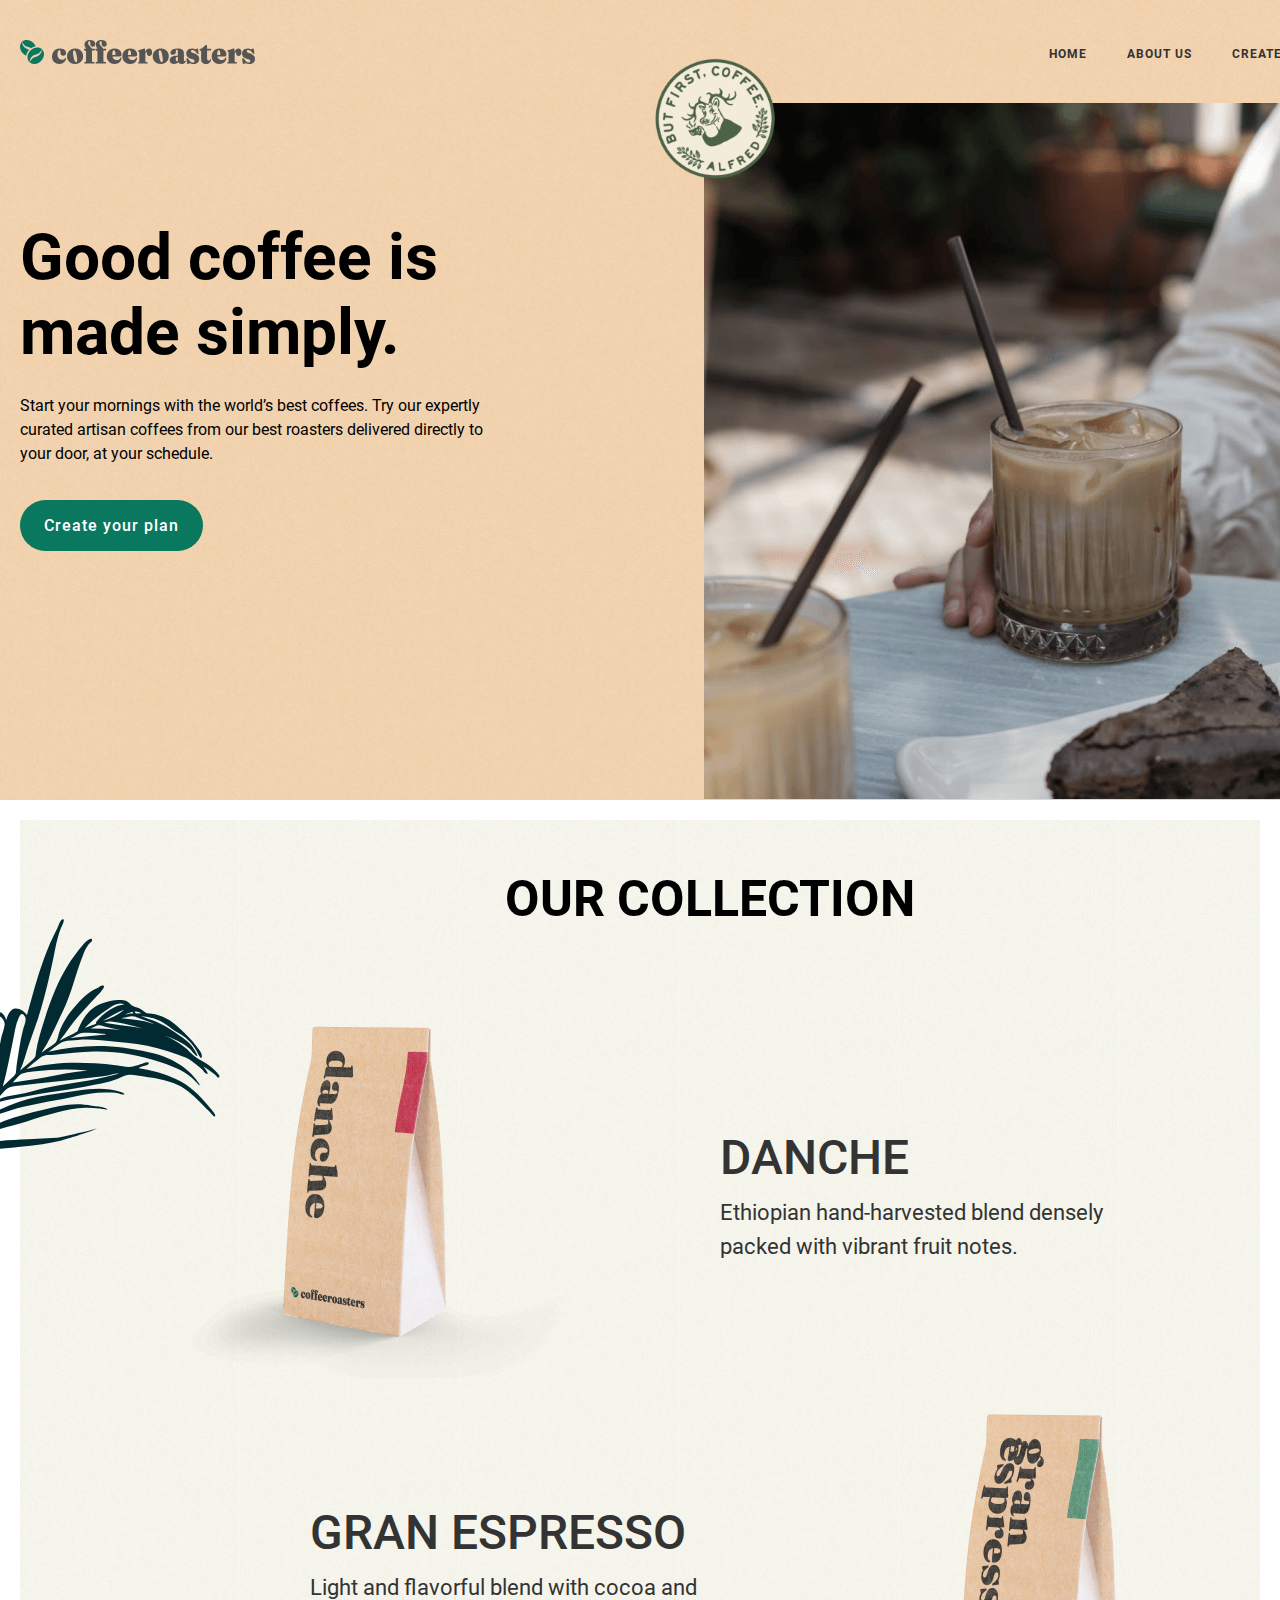
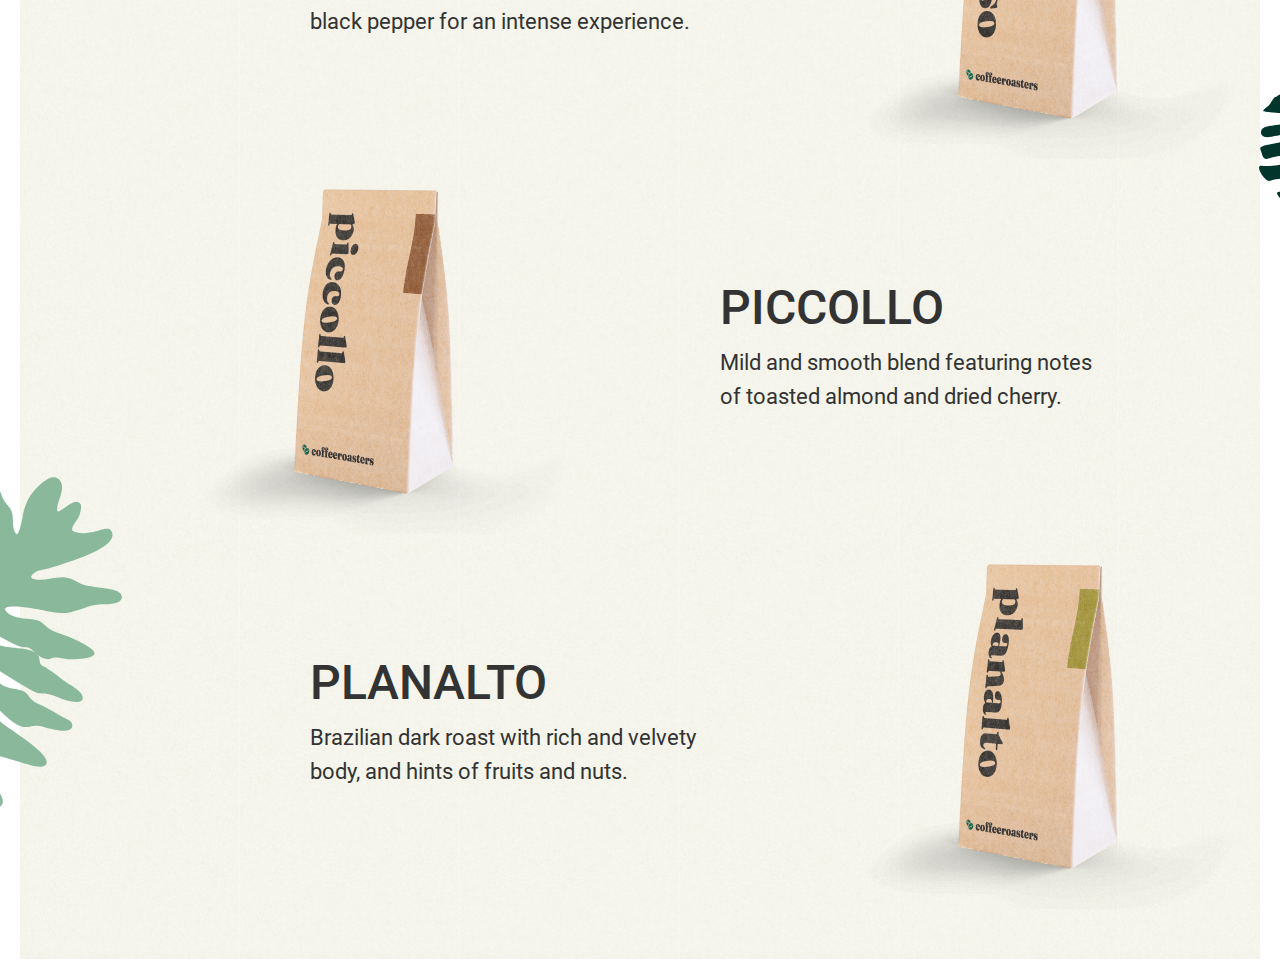
==== index.html @ e79241b2 "Initial commit" ====
<!DOCTYPE html>
<html lang="en">
<head>
    <meta charset="UTF-8">
    <meta http-equiv="X-UA-Compatible" content="IE=edge">
    <meta name="viewport" content="width=device-width, initial-scale=1.0">
    <title>Coffeeroaster</title>

    <link rel="stylesheet" href="css/main.css">
</head>
<body>
    <header class="site-header">
        <div class="container">
            <div class="header-box">
                <a href="./index.html">
                    <img class="site-logo" src="images/site-ogo.svg" 
                    width="235" height="24"
                    alt="coffeeroasters site's logo">
                </a>
            
                <nav class="site-nav">
                    <ul class="nav-list">
                        <li class="nav-item">
                            <a class="nav-link" href="#">
                                HOME
                            </a>
                        </li>

                        <li class="nav-item">
                            <a class="nav-link" href="#">
                                ABOUT US
                            </a>
                        </li>

                        <li class="nav-item">
                            <a class="nav-link" href="#">
                                Create your plan 
                            </a>
                        </li>
                    </ul>
                </nav>
            </div>
        </div>
    </header>

    <main>
        <section class="hero">
            
            <div class="container">
                <div class="hero-box">
                    <div class="hero-info">
                        <h1 class="hero-title">
                            Good coffee is made simply.
                        </h1>
    
                        <p class="hero-text">
                            Start your mornings with the world’s best coffees. Try our expertly curated artisan coffees from our best roasters delivered directly to your door, at your schedule.
                        </p>
    
                        <a class="hero-link" href="#">
                            Create your plan
                        </a>
                    </div>
    
                    <div class="hero-img-box"></div>
                </div>
    
            </div>
           
        </section>

        <section class="collection">
            <div class="collection-box">
                <div class="container">
                    <h2 class="collection-title">
                        our collection
                    </h2>

                    <ul class="collection-list">
                        <li class="collection-item">
                            <img class="item-img" src="images/danche.png" 
                            width="450" height="375"
                            srcset="./images/danche.png 1x, ./images/danche@2x.png 2x"
                            alt="coffee packed in a brown box">

                            <div class="item-box">
                                <h3 class="item-title">
                                    Danche
                                </h3>

                                <p class="item-text">
                                    Ethiopian hand-harvested blend densely packed with vibrant fruit notes.
                                </p>
                            </div>
                        </li>

                        <li class="collection-item">
                            <img class="item-img even-img" src="images/gran.png" 
                            width="450" height="375"
                            srcset="./images/gran.png 1x, ./images/gran@2x.png 2x"
                            alt="coffee packed in a brown box">

                            <div class="item-box gran-box">
                                <h3 class="item-title">
                                    Gran Espresso
                                </h3>

                                <p class="item-text">
                                    Light and flavorful blend with cocoa and black pepper for an intense experience.
                                </p>
                            </div>
                        </li>

                        <li class="collection-item">
                            <img class="item-img" src="images/piccollo.png" 
                            width="450" height="375"
                            srcset="./images/piccollo.png 1x, ./images/piccollo@2x.png 2x"
                            alt="coffee packed in a brown box">

                            <div class="item-box picollo-box">
                                <h3 class="item-title">
                                    Piccollo
                                </h3>

                                <p class="item-text">
                                    Mild and smooth blend featuring notes of toasted almond and dried cherry.
                                </p>
                            </div>
                        </li>

                        <li class="collection-item">
                            <img class="item-img even-img" src="images/planalto.png" 
                            width="450" height="375"
                            srcset="./images/planalto.png 1x, ./images/planalto@2x.png 2x"
                            alt="coffee packed in a brown box">

                            <div class="item-box planalto-box">
                                <h3 class="item-title">
                                    Planalto
                                </h3>

                                <p class="item-text">
                                    Brazilian dark roast with rich and velvety body, and hints of fruits and nuts.
                                </p>
                            </div>
                        </li>
                    </ul>
                </div>
            </div>
        </section>
    </main>
</body>
</html>
---- css/main.css ----
:root{
    --main-text-color: #000;
    --main-font-weight-middle: 500;
    --font-weight: 700;
    --white-color: #fff;
}

@font-face {
    font-family: "Roboto";
    font-style: normal;
    font-weight: 400;
    src: url("../fonts/roboto-v30-latin-regular.woff2") format("woff2"), 
         url("../fonts/roboto-v30-latin-regular.woff") format("woff"); 
}
@font-face {
    font-family: "Roboto";
    font-style: normal;
    font-weight: 500;
    src: url("../fonts/roboto-v30-latin-500.woff2") format("woff2"),
         url("../fonts/roboto-v30-latin-500.woff") format("woff");
}
@font-face {
    font-family: "Roboto";
    font-style: normal;
    font-weight: 700;
    src: url("../fonts/roboto-v30-latin-700.woff2") format("woff2"),
         url("../fonts/roboto-v30-latin-700.woff") format("woff");
}

* {
    box-sizing: border-box;
}

body{
    margin: 0;
    font-family: "Roboto", "Arial", sans-serif;
    font-weight: 400;
}

ul {
    margin: 0;
    padding-left: 0;
    list-style: none;
}

a {
    display: inline-block;
    text-decoration: none;
}

p{
    margin: 0;
}

.container{
    width: 1380px;
    margin: 0 auto;
    padding: 0 20px;
}

.site-header{
    width: 100%;
    padding-top: 40px;
    padding-bottom: 40px;
    background-image: url("../images/footer-bg.svg");
    background-size: cover;
    background-repeat: no-repeat;
}

.header-box{
    display: flex;
    align-items: center;
    justify-content: space-between;
}

.site-logo{
    display: block;
}

.nav-list{
    display: flex;
}

.nav-item:not(:last-child){
    margin-right: 40px;
}

.nav-link{
    font-weight: var(--font-weight);
    font-size: 12px;
    line-height: 14px;
    letter-spacing: 1px;
    text-transform: uppercase;
    color: #333333;
}

/* hero section begin */

.hero{
    width: 100%;
    padding-top: 116px;
    padding-bottom: 249px;
    background-image: url("../images/hero-bg.svg");
    background-size: cover;
}

.hero-box{
    position: relative;
    display: flex;
}

.hero-info{
    width: 464px;
}

.hero-title{
    margin-top: 0;
    margin-bottom: 24px;
    font-weight: var(--font-weight);
    font-size: 64px;
    line-height: 75px;
    color: var(--main-text-color);
}

.hero-text{
    margin-bottom: 34px;
    font-size: 16px;
    line-height: 24px;
    color: var(--main-text-color);
}

.hero-link{
    padding: 16px 24px;
    font-weight: var(--main-font-weight-middle);
    font-size: 16px;
    line-height: 19px;
    text-align: center;
    letter-spacing: 1px;
    color: var(--white-color);
    background-color: #fff;
    background-color: #0A775F;
    border-radius: 100px;       
}

.hero-img-box{
    position: absolute;
    right: -4%;
    bottom: -75%;
    width: 710px;
    height: 696px;
    background-image: url("../images/hero-box-bg.png");
    background-size: contain;
    background-repeat: no-repeat;
    background-position: bottom right;
}

.hero-img-box::before{
    position: relative;
    top: -10%;
    left: -11%;
    display: block;
    width: 160px;
    height: 160px;
    content: "";
    background-image: url("../images/hero-box-before.png");
    background-size: contain;
    background-repeat: no-repeat;
    background-position: top 5px left 10px;
}

.collection{
    margin: 20px;
    padding: 50px 0;
    background-image: url("../images/collection-bg.svg");   
    background-size: cover;
    background-repeat: no-repeat;
}

.collection-title{
    margin-top: 0;
    margin-bottom: 80px;
    font-weight: var(--font-weight);
    font-size: 50px;
    line-height: 59px;
    text-align: center;
    text-transform: uppercase;
    color: var(--main-text-color);
}

.collection-list{
    position: relative;
    width: 1114px;
    margin: 0 auto;
}

.collection-item{
    display: flex;
    align-items: center;
}

.collection-item:first-child::before{
    position: absolute;
    top: -6%;
    left: -21%;
    width: 402px;
    height: 300px;
    background-image: url("../images/leap.svg");
    background-size: contain;
    background-repeat: no-repeat;
    content: "";
}

.collection-item:nth-child(2)::before{
    position: absolute;
    top: 39%;
    right: -32%;
    width: 392px;
    height: 477px;
    background-image: url("../images/leap-middlle.svg");
    background-size: contain;
    background-repeat: no-repeat;
    content: "";
}

.collection-item:last-child::before{
    position: absolute;
    bottom: -3%;
    left: -38%;
    width: 392px;
    height: 477px;
    background-image: url("../images/leap-bottom.svg");
    background-size: contain;
    background-repeat: no-repeat;
    content: "";
}

.collection-item:nth-child(even){
    flex-direction: row-reverse;
}

.item-img{
    margin-right: 117px;
}

.even-img{
    margin: 0;
}

.item-box{
    width: 410px;
}

.gran-box{
    width: 390px;
    margin-right: 117px;
}

.picollo-box{
    width: 390px;
}

.planalto-box{
    width: 410px;
    margin-right: 97px;
}

.item-title{
    margin-top: 0;
    margin-bottom: 10px;
    font-weight: var(--main-font-weight-middle);
    font-size: 48px;
    line-height: 56px;
    text-transform: uppercase;
    color: #333333;
}

.item-text{
    margin: 0;
    font-size: 22px;
    line-height: 34px;
    color: #333333;
}
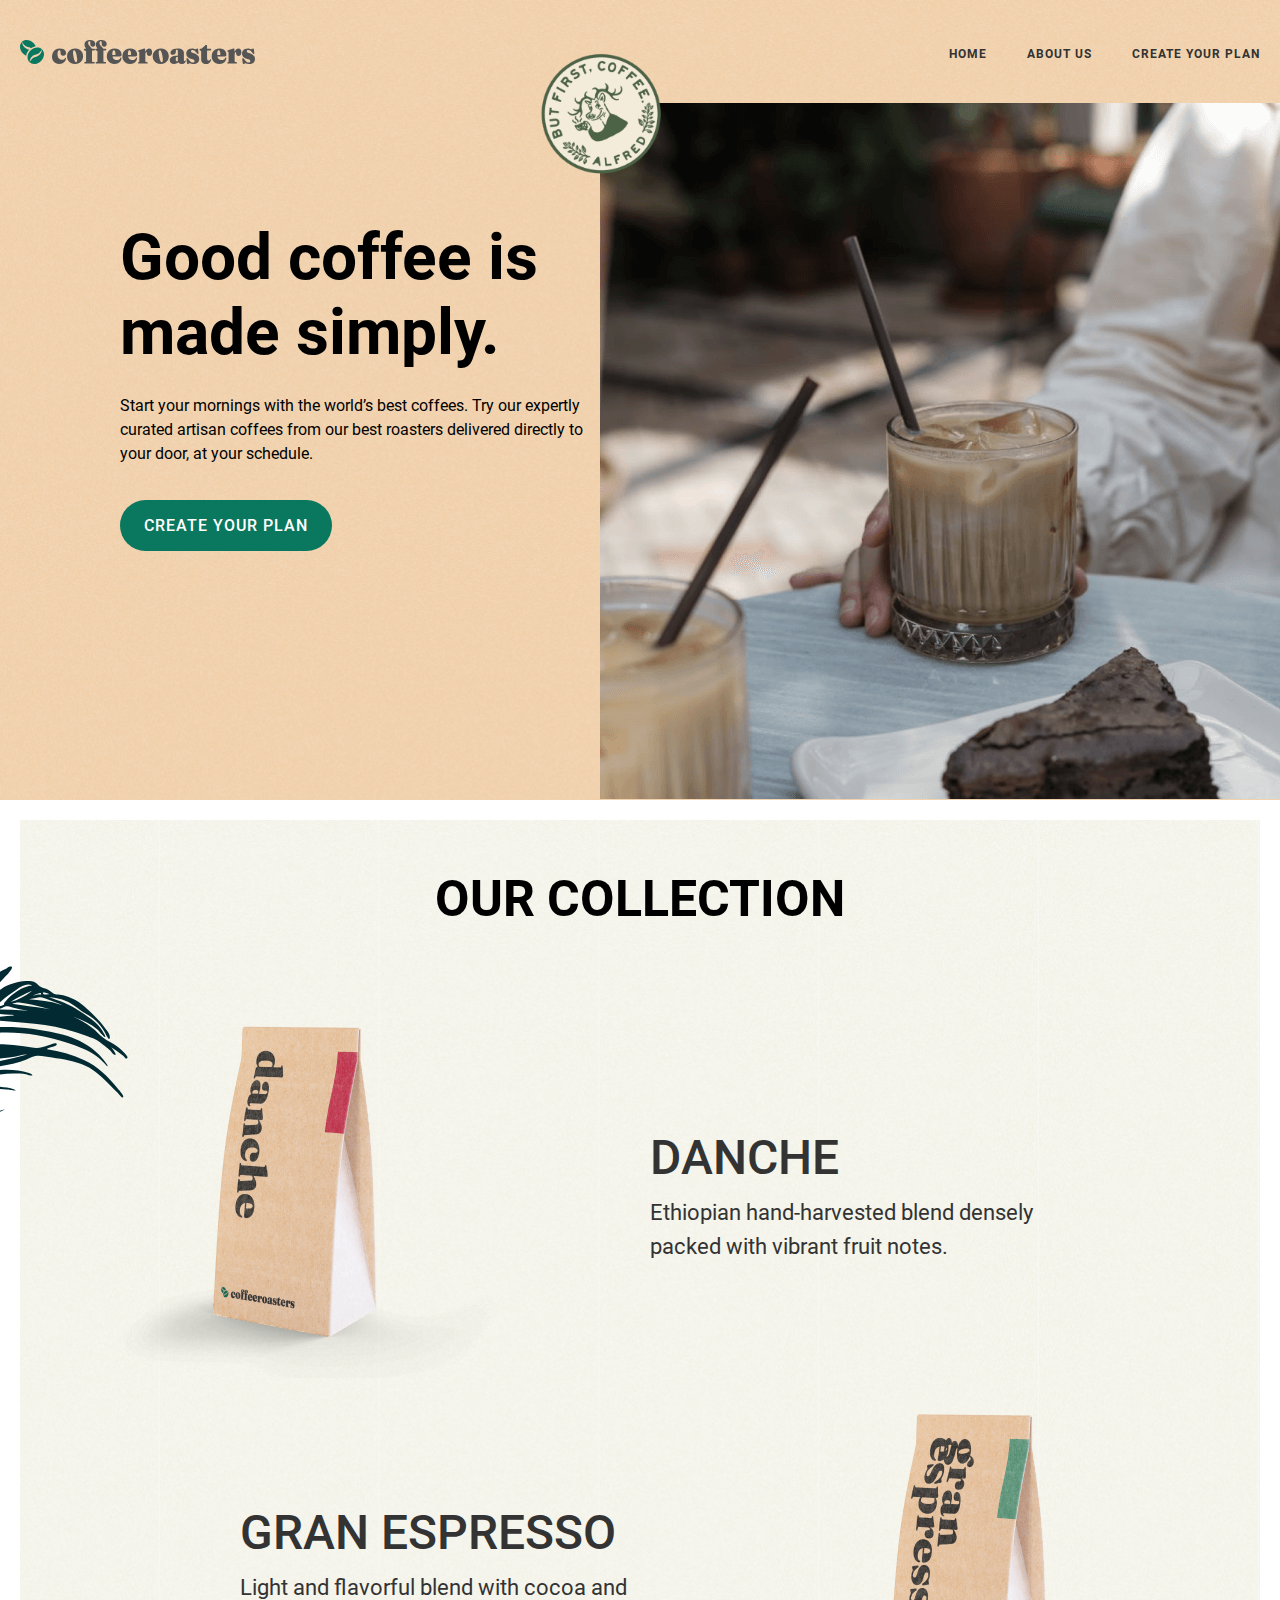
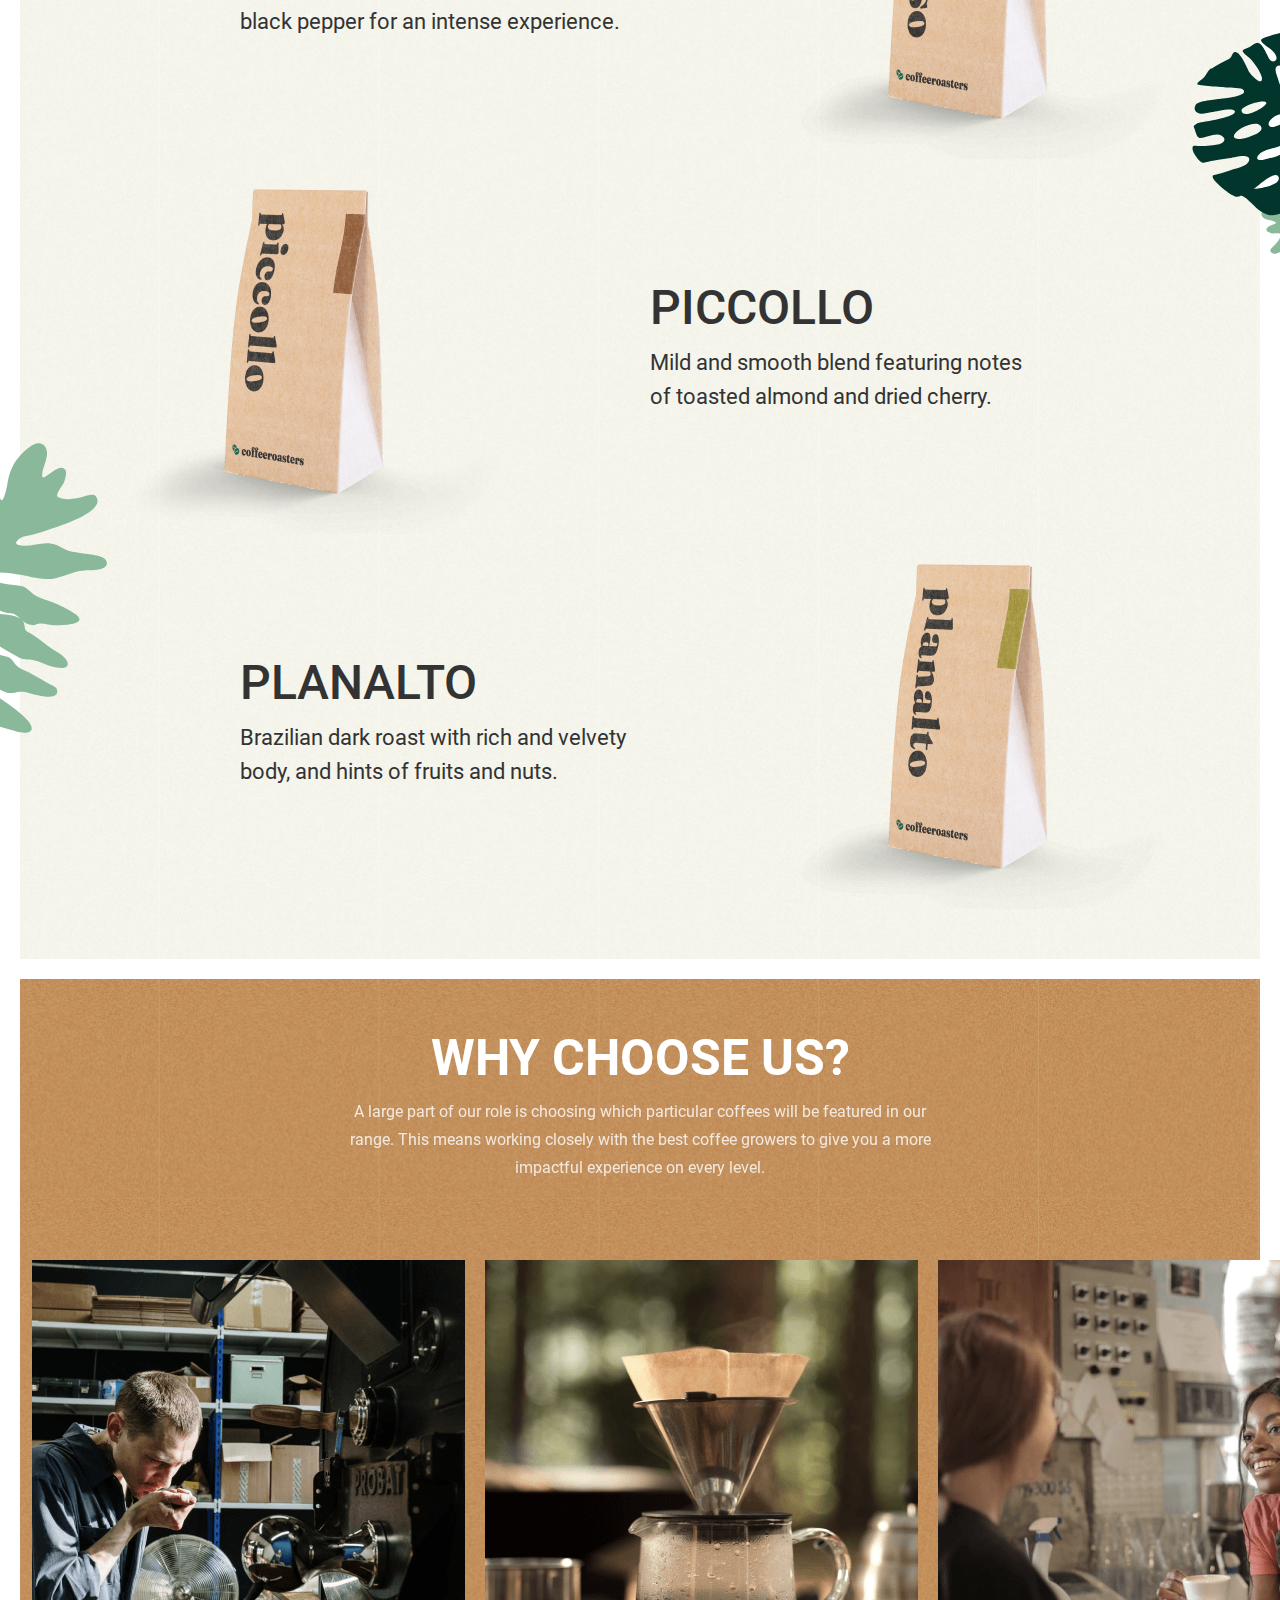
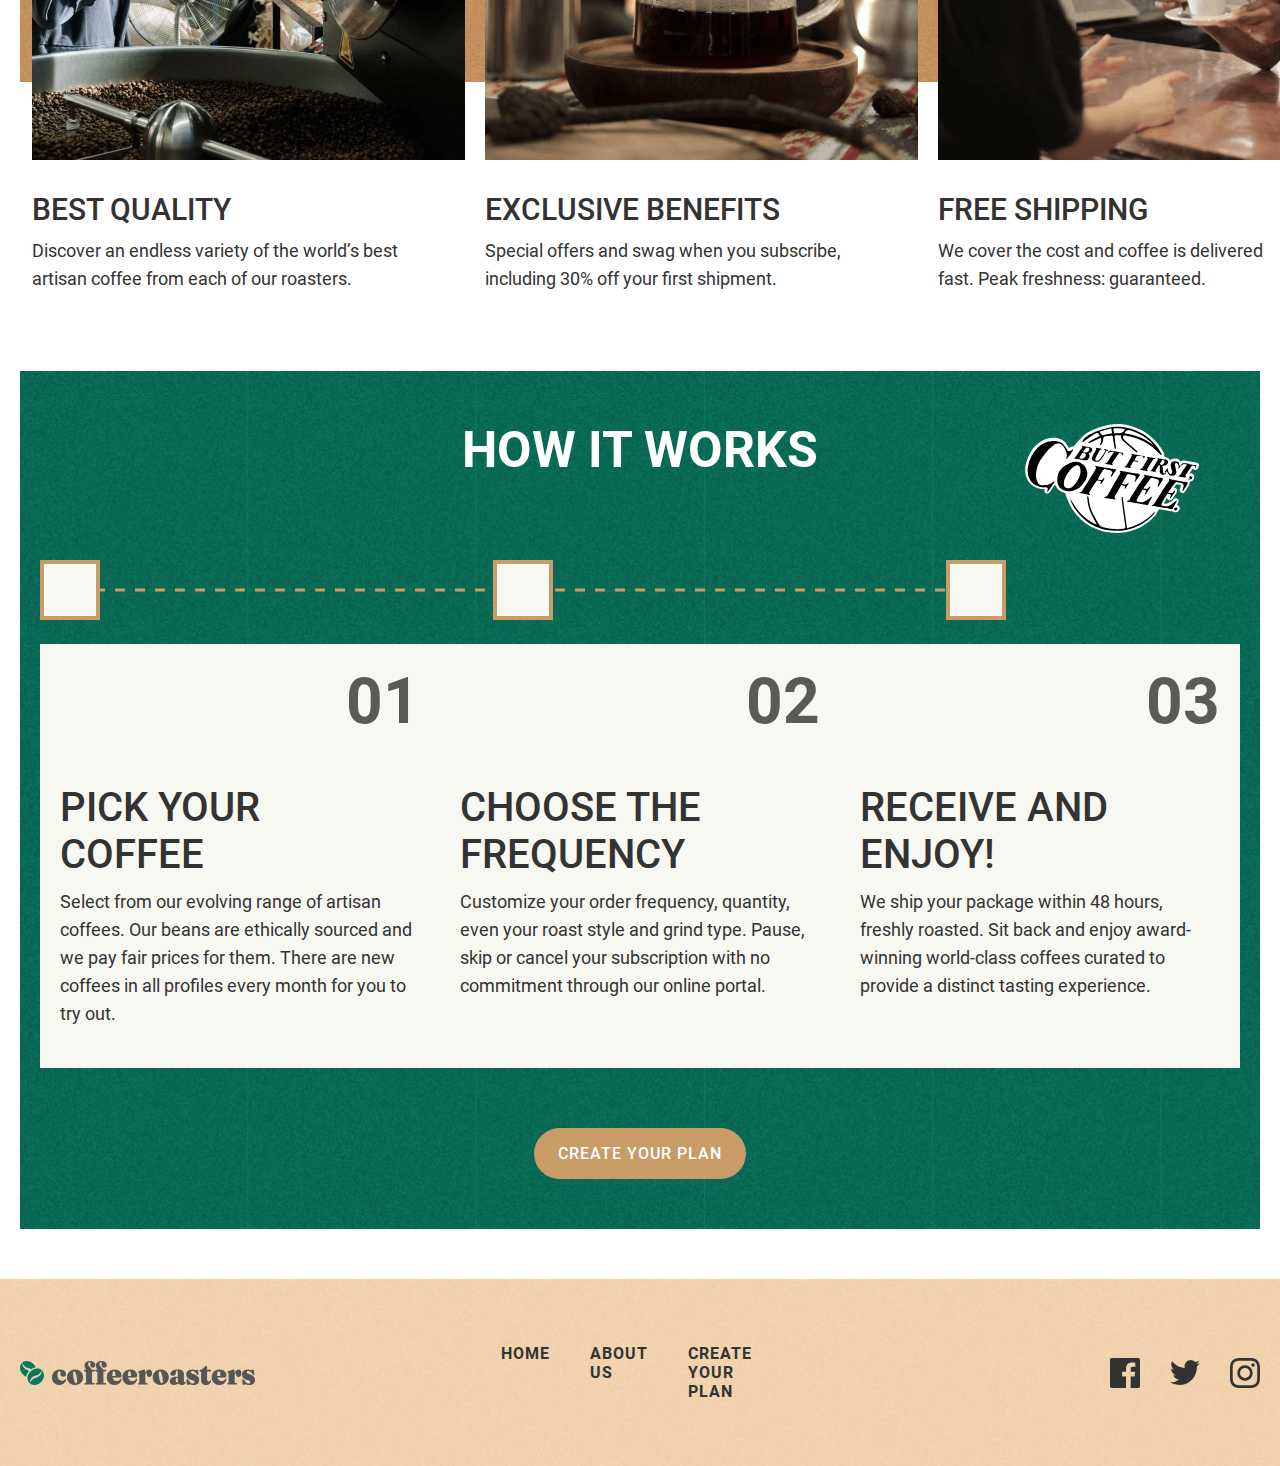
==== commit 7346c7ab: "Add choose and work section and give syle to them" ====
--- a/index.html
+++ b/index.html
@@ -1,5 +1,6 @@
 <!DOCTYPE html>
 <html lang="en">
+
 <head>
     <meta charset="UTF-8">
     <meta http-equiv="X-UA-Compatible" content="IE=edge">
@@ -8,16 +9,16 @@
 
     <link rel="stylesheet" href="css/main.css">
 </head>
+
 <body>
     <header class="site-header">
         <div class="container">
             <div class="header-box">
                 <a href="./index.html">
-                    <img class="site-logo" src="images/site-ogo.svg" 
-                    width="235" height="24"
-                    alt="coffeeroasters site's logo">
+                    <img class="site-logo" src="images/site-ogo.svg" width="235" height="24"
+                        alt="coffeeroasters site's logo">
                 </a>
-            
+
                 <nav class="site-nav">
                     <ul class="nav-list">
                         <li class="nav-item">
@@ -34,7 +35,7 @@
 
                         <li class="nav-item">
                             <a class="nav-link" href="#">
-                                Create your plan 
+                                Create your plan
                             </a>
                         </li>
                     </ul>
@@ -45,28 +46,29 @@
 
     <main>
         <section class="hero">
-            
+
             <div class="container">
                 <div class="hero-box">
                     <div class="hero-info">
                         <h1 class="hero-title">
                             Good coffee is made simply.
                         </h1>
-    
+
                         <p class="hero-text">
-                            Start your mornings with the world’s best coffees. Try our expertly curated artisan coffees from our best roasters delivered directly to your door, at your schedule.
+                            Start your mornings with the world’s best coffees. Try our expertly curated artisan coffees
+                            from our best roasters delivered directly to your door, at your schedule.
                         </p>
-    
+
                         <a class="hero-link" href="#">
                             Create your plan
                         </a>
                     </div>
-    
+
                     <div class="hero-img-box"></div>
                 </div>
-    
-            </div>
-           
+
+            </div>
+
         </section>
 
         <section class="collection">
@@ -78,10 +80,9 @@
 
                     <ul class="collection-list">
                         <li class="collection-item">
-                            <img class="item-img" src="images/danche.png" 
-                            width="450" height="375"
-                            srcset="./images/danche.png 1x, ./images/danche@2x.png 2x"
-                            alt="coffee packed in a brown box">
+                            <img class="item-img" src="images/danche.png" width="450" height="375"
+                                srcset="./images/danche.png 1x, ./images/danche@2x.png 2x"
+                                alt="coffee packed in a brown box">
 
                             <div class="item-box">
                                 <h3 class="item-title">
@@ -95,10 +96,9 @@
                         </li>
 
                         <li class="collection-item">
-                            <img class="item-img even-img" src="images/gran.png" 
-                            width="450" height="375"
-                            srcset="./images/gran.png 1x, ./images/gran@2x.png 2x"
-                            alt="coffee packed in a brown box">
+                            <img class="item-img even-img" src="images/gran.png" width="450" height="375"
+                                srcset="./images/gran.png 1x, ./images/gran@2x.png 2x"
+                                alt="coffee packed in a brown box">
 
                             <div class="item-box gran-box">
                                 <h3 class="item-title">
@@ -112,10 +112,9 @@
                         </li>
 
                         <li class="collection-item">
-                            <img class="item-img" src="images/piccollo.png" 
-                            width="450" height="375"
-                            srcset="./images/piccollo.png 1x, ./images/piccollo@2x.png 2x"
-                            alt="coffee packed in a brown box">
+                            <img class="item-img" src="images/piccollo.png" width="450" height="375"
+                                srcset="./images/piccollo.png 1x, ./images/piccollo@2x.png 2x"
+                                alt="coffee packed in a brown box">
 
                             <div class="item-box picollo-box">
                                 <h3 class="item-title">
@@ -129,10 +128,9 @@
                         </li>
 
                         <li class="collection-item">
-                            <img class="item-img even-img" src="images/planalto.png" 
-                            width="450" height="375"
-                            srcset="./images/planalto.png 1x, ./images/planalto@2x.png 2x"
-                            alt="coffee packed in a brown box">
+                            <img class="item-img even-img" src="images/planalto.png" width="450" height="375"
+                                srcset="./images/planalto.png 1x, ./images/planalto@2x.png 2x"
+                                alt="coffee packed in a brown box">
 
                             <div class="item-box planalto-box">
                                 <h3 class="item-title">
@@ -148,6 +146,204 @@
                 </div>
             </div>
         </section>
+
+        <section class="choose">
+            <div class="choose-box">
+                <div class="container">
+                    <div class="choose-info-box">
+                        <h2 class="choose-title">
+                            Why choose us?
+                        </h2>
+
+                        <p class="choose-text">
+                            A large part of our role is choosing which particular coffees will be featured
+                            in our range. This means working closely with the best coffee growers to give
+                            you a more impactful experience on every level.
+                        </p>
+                    </div>
+                    <ul class="choose-list">
+                        <li class="choose-item">
+                            <img class="choose-img" src="images/best.png" width="433" height="500"
+                                srcset="./images/best.png 1x, ./images/best@2x.png 2x"
+                                alt="a young man sniffing coffees at a wonderful coffee factory">
+
+                            <div class="choose-item-box">
+                                <h3 class="choose-heading">
+                                    Best quality
+                                </h3>
+
+                                <p class="choose-desc">
+                                    Discover an endless variety of the world’s best artisan coffee from each of our
+                                    roasters.
+                                </p>
+                            </div>
+                        </li>
+
+                        <li class="choose-item">
+                            <img class="choose-img" src="images/exclusive.png" width="433" height="500"
+                                srcset="./images/exclusive.png 1x, ./images/exclusive@2x.png 2x"
+                                alt="black coffee in a transparent container">
+
+                            <div class="choose-item-box">
+                                <h3 class="choose-heading">
+                                    Exclusive benefits
+                                </h3>
+
+                                <p class="choose-desc">
+                                    Special offers and swag when you subscribe, including 30% off your first shipment.
+                                </p>
+                            </div>
+                        </li>
+
+                        <li class="choose-item">
+                            <img class="choose-img" src="images/free.png" width="433" height="500"
+                                srcset="./images/free.png 1x, ./images/free@2x.png 2x"
+                                alt="two women having an interesting conversation over coffee">
+
+                            <div class="choose-item-box free-box">
+                                <h3 class="choose-heading">
+                                    Free shipping
+                                </h3>
+
+                                <p class="choose-desc">
+                                    We cover the cost and coffee is delivered fast. Peak freshness: guaranteed.
+                                </p>
+                            </div>
+                        </li>
+                    </ul>
+
+                </div>
+            </div>
+
+        </section>
+
+        <section class="works">
+            <div class="works-box">
+                <div class="container">
+                    <div class="works-info-box">
+                        <h2 class="choose-title works-title">
+                            How it works
+                        </h2>
+
+                        <img class="works-img" src="images/lines.svg" width="966" height="60"
+                            alt="Lines connecting three boxes">
+
+                        <ul class="works-list">
+                            <li class="works-item">
+                                <strong class="number">01</strong>
+
+                                <div class="works-item-box">
+                                    <h3 class="works-item-title">
+                                        Pick your <br> coffee
+                                    </h3>
+
+                                    <p class="works-text">
+                                        Select from our evolving range of artisan coffees. Our beans are ethically
+                                        sourced and we pay fair prices for them. There are new coffees in all profiles
+                                        every month for you to try out.
+                                    </p>
+                                </div>
+                            </li>
+
+                            <li class="works-item">
+                                <strong class="number">02</strong>
+
+                                <div class="works-item-box">
+                                    <h3 class="works-item-title">
+                                        Choose the frequency
+                                    </h3>
+
+                                    <p class="works-text">
+                                        Customize your order frequency, quantity, even your roast style and grind type.
+                                        Pause, skip or cancel your subscription with no commitment through our online
+                                        portal.
+                                    </p>
+                                </div>
+                            </li>
+
+                            <li class="works-item">
+                                <strong class="number">03</strong>
+
+                                <div class="works-item-box">
+                                    <h3 class="works-item-title">
+                                        Receive and <br> enjoy!
+                                    </h3>
+
+                                    <p class="works-text">
+                                        We ship your package within 48 hours, freshly roasted. Sit back and enjoy
+                                        award-winning world-class coffees curated to provide a distinct tasting
+                                        experience.
+                                    </p>
+                                </div>
+                            </li>
+                        </ul>
+
+                        <div class="works-link-box">
+                            <a class="hero-link works-link" href="#">
+                                Create your plan
+                            </a>
+                        </div>
+
+                    </div>
+                </div>
+            </div>
+        </section>
     </main>
+
+    <footer class="site-footer">
+        <div class="container">
+            <div class="footer-box">
+                <a href="./index.html">
+                    <img class="site-logo foote-logo" 
+                        src="images/site-ogo.svg" 
+                        width="235" height="24"
+                        alt="coffeeroasters site's logo">
+                </a>
+                
+
+                <ul class="nav-list footer-list">
+                    <li class="nav-item">
+                        <a class="nav-link foote-link" href="#">
+                            HOME
+                        </a>
+                    </li>
+
+                    <li class="nav-item">
+                        <a class="nav-link foote-link" href="#">
+                            ABOUT US
+                        </a>
+                    </li>
+
+                    <li class="nav-item">
+                        <a class="nav-link foote-link" href="#">
+                            Create your plan
+                        </a>
+                    </li>
+                </ul>
+
+                <span class="social-box">
+                    <a class="facebook-link" href="https://www.facebook.com/threesistersroasters" target="blank">
+                        <img class="social-icons" src="images/facebook.svg" 
+                        width="30" height="30"
+                        alt="facebook icon">
+                    </a>
+
+                    <a class="twitter-link" href="https://twitter.com/threesistersrl" target="blank">
+                        <img class="social-icons" src="images/twitter.svg" 
+                        width="30" height="25"
+                        alt="twitter icon">
+                    </a>
+
+                    <a class="instagram-link" href="https://www.instagram.com/accounts/login/?next=/threesistersroasters/" target="blank">
+                        <img class="social-icons" src="images/instagram.svg" 
+                        width="30" height="30"
+                        alt="instagram icon">
+                    </a>
+                </span>
+            </div>
+        </div>
+    </footer>
+
 </body>
+
 </html>--- a/css/main.css
+++ b/css/main.css
@@ -35,6 +35,7 @@
     margin: 0;
     font-family: "Roboto", "Arial", sans-serif;
     font-weight: 400;
+    overflow-x: hidden;
 }
 
 ul {
@@ -53,7 +54,7 @@
 }
 
 .container{
-    width: 1380px;
+    max-width: 1380px;
     margin: 0 auto;
     padding: 0 20px;
 }
@@ -111,6 +112,7 @@
 
 .hero-info{
     width: 464px;
+    margin-left: 100px;
 }
 
 .hero-title{
@@ -139,7 +141,8 @@
     color: var(--white-color);
     background-color: #fff;
     background-color: #0A775F;
-    border-radius: 100px;       
+    border-radius: 100px; 
+    text-transform: uppercase;      
 }
 
 .hero-img-box{
@@ -151,7 +154,6 @@
     background-image: url("../images/hero-box-bg.png");
     background-size: contain;
     background-repeat: no-repeat;
-    background-position: bottom right;
 }
 
 .hero-img-box::before{
@@ -165,13 +167,13 @@
     background-image: url("../images/hero-box-before.png");
     background-size: contain;
     background-repeat: no-repeat;
-    background-position: top 5px left 10px;
-}
-
-.collection{
+}
+
+.collection-box{
     margin: 20px;
     padding: 50px 0;
-    background-image: url("../images/collection-bg.svg");   
+    background-image: url("../images/collection-bg.svg"); 
+    background-position: center;  
     background-size: cover;
     background-repeat: no-repeat;
 }
@@ -188,20 +190,20 @@
 }
 
 .collection-list{
-    position: relative;
     width: 1114px;
     margin: 0 auto;
 }
 
 .collection-item{
+    position: relative;
     display: flex;
     align-items: center;
 }
 
 .collection-item:first-child::before{
     position: absolute;
-    top: -6%;
-    left: -21%;
+    top: -29%;
+    left: -23%;
     width: 402px;
     height: 300px;
     background-image: url("../images/leap.svg");
@@ -212,12 +214,12 @@
 
 .collection-item:nth-child(2)::before{
     position: absolute;
-    top: 39%;
+    top: 45%;
     right: -32%;
     width: 392px;
     height: 477px;
     background-image: url("../images/leap-middlle.svg");
-    background-size: contain;
+    background-size: cover;
     background-repeat: no-repeat;
     content: "";
 }
@@ -225,7 +227,7 @@
 .collection-item:last-child::before{
     position: absolute;
     bottom: -3%;
-    left: -38%;
+    left: -33%;
     width: 392px;
     height: 477px;
     background-image: url("../images/leap-bottom.svg");
@@ -281,5 +283,225 @@
     color: #333333;
 }
 
-
-
+/* choose section begin */
+
+.choose-box{
+    position: relative;
+    z-index: 1;
+    margin: 20px;
+    margin-bottom: 289px;
+    padding-top: 50px;
+    padding-bottom: 500px;
+    background-image: url("../images/choose-bg.svg");
+    background-size: cover;
+    background-repeat: no-repeat;
+    background-position: center;
+}
+
+.choose-info-box{
+    width: 581px;
+    margin: 0 auto;
+    text-align: center;
+}
+
+.choose-title{
+    margin-top: 0;
+    margin-bottom: 10px;
+    font-weight: var(--font-weight);
+    font-size: 50px;
+    line-height: 59px;
+    color: var(--white-color);
+    text-transform: uppercase;
+}
+
+.choose-text{
+    margin: 0;
+    font-size: 16px;
+    line-height: 28px;
+    color: var(--white-color);
+    opacity: 0.8;
+}
+
+.choose-list{
+    position: absolute;
+    top: 40%;
+    transform: translateX(-8px);
+    z-index: 2;
+    display: flex;
+}
+
+.choose-item{
+    width: 433px;
+}
+
+.choose-item:not(:last-child){
+    margin-right: 20px;
+}
+
+.choose-img{
+    width: 433px;
+    height: 500px;
+    margin-bottom: 28px;
+}
+
+.choose-item-box{
+    width: 377px;
+}
+
+.free-box{
+    width: 334px;
+}
+
+.choose-heading{
+    margin-top: 0;
+    margin-bottom: 10px;
+    font-weight: var(--main-font-weight-middle);
+    font-size: 30px;
+    line-height: 35px;
+    color: #333333;
+    text-transform: uppercase;
+}
+
+.choose-desc{
+    margin: 0;
+    font-size: 18px;
+    line-height: 28px;
+    color: #333333;
+}
+
+/* works section begin */
+
+.works-box{
+    margin-right: 20px;
+    margin-left: 20px;
+    margin-bottom: 50px;
+    padding: 50px 0;
+    background-image: url("../images/works-bg.svg");
+    background-size: cover;
+    background-repeat: no-repeat;
+}
+
+.works-title{
+    margin-top: 0;
+    margin-bottom: 80px;
+    text-align: center;
+}
+
+.works-info-box{
+    /* text-align: center; */
+}
+
+.works-img{
+    width: 966px;
+    height: 60px;
+    margin-bottom: 20px;
+}
+
+.works-list{
+    position: relative;
+    display: flex;
+    justify-content: space-between;
+    margin-bottom: 60px;
+}
+
+.works-list::after{
+    position: absolute;
+    top: -59%;
+    right: 3%;
+    width: 192px;
+    height: 140px;
+    background-image: url("../images/but-first.svg");
+    background-size: cover;
+    background-repeat: no-repeat;
+    content: "";
+}
+
+.works-item{
+    padding: 20px 20px 40px 20px;
+    width: 433px;
+    background-color: #F8F8F2;
+}
+
+
+
+.number{
+    display: block;
+    margin-bottom: 45px;
+    font-size: 64px;
+    line-height: 75px;
+    color: #333333;
+    opacity: 0.8;
+    text-align: end;
+}
+
+.works-item-title{
+    margin-top: 0;
+    margin-bottom: 10px;
+    font-weight: var(--main-font-weight-middle);
+    font-size: 40px;
+    line-height: 47px;
+    color: #333333;
+    text-transform: uppercase;
+}
+
+.works-text{
+    margin: 0;
+    font-size: 18px;
+    line-height: 28px;
+    color: #333333;
+}
+
+.works-link-box{
+    display: flex;
+    justify-content: center;
+}
+
+.works-link{
+    background-color: #C99B67;
+}
+
+/* site footer begin */
+
+.site-footer{
+    padding: 65px 0;
+    background-image: url("../images/footer-bg.svg");
+    background-size: cover;
+    background-repeat: no-repeat;
+}
+
+.footer-box{
+    display: flex;
+    align-items: center;
+}
+
+.foote-logo{
+    margin-right: 246px;
+}
+
+.footer-list{
+    margin-right: 330px;
+}
+
+.foote-link{
+    font-size: 16px;
+    line-height: 19px;
+}
+
+.social-box{
+    display: flex;
+    justify-content: space-between;
+    align-items: center;
+}
+
+.social-icons{
+    display: block;
+}
+
+.facebook-link{
+    margin-right: 30px;
+}
+
+.twitter-link{
+    margin-right: 30px;
+}
+
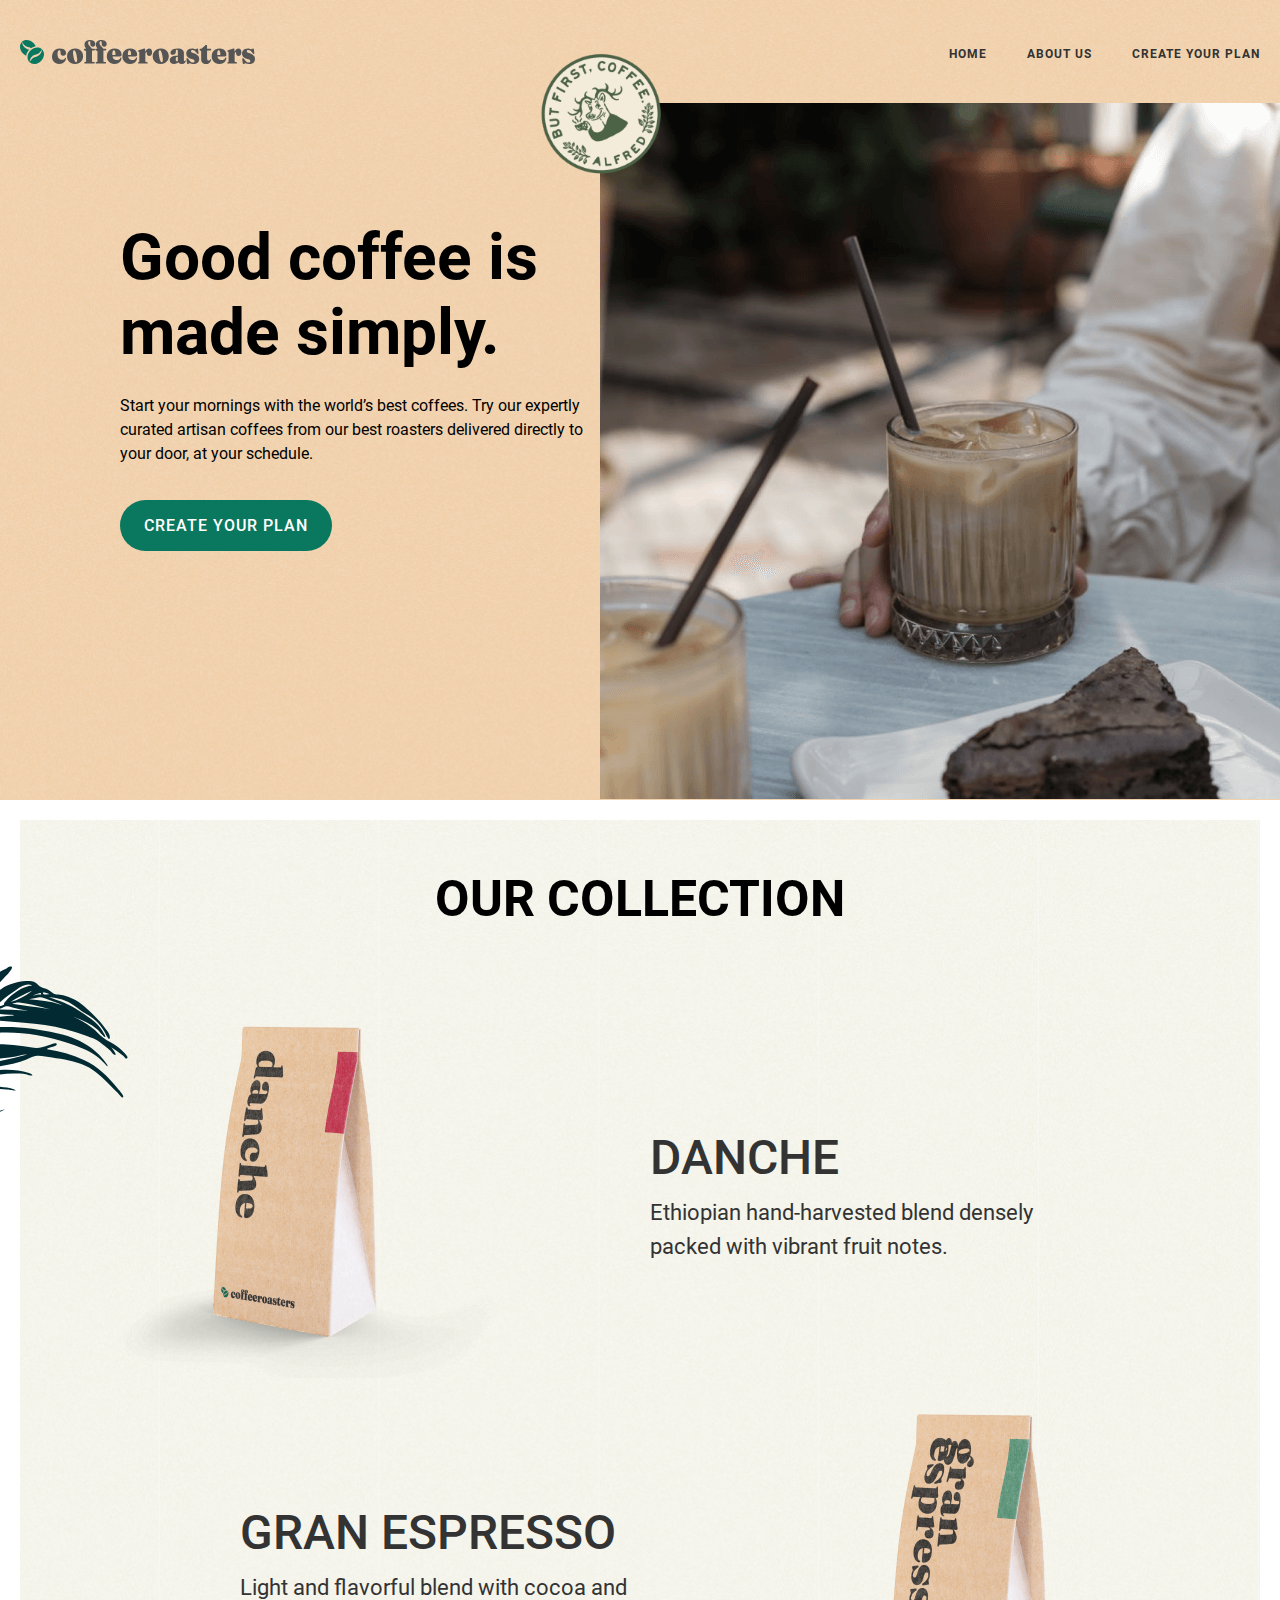
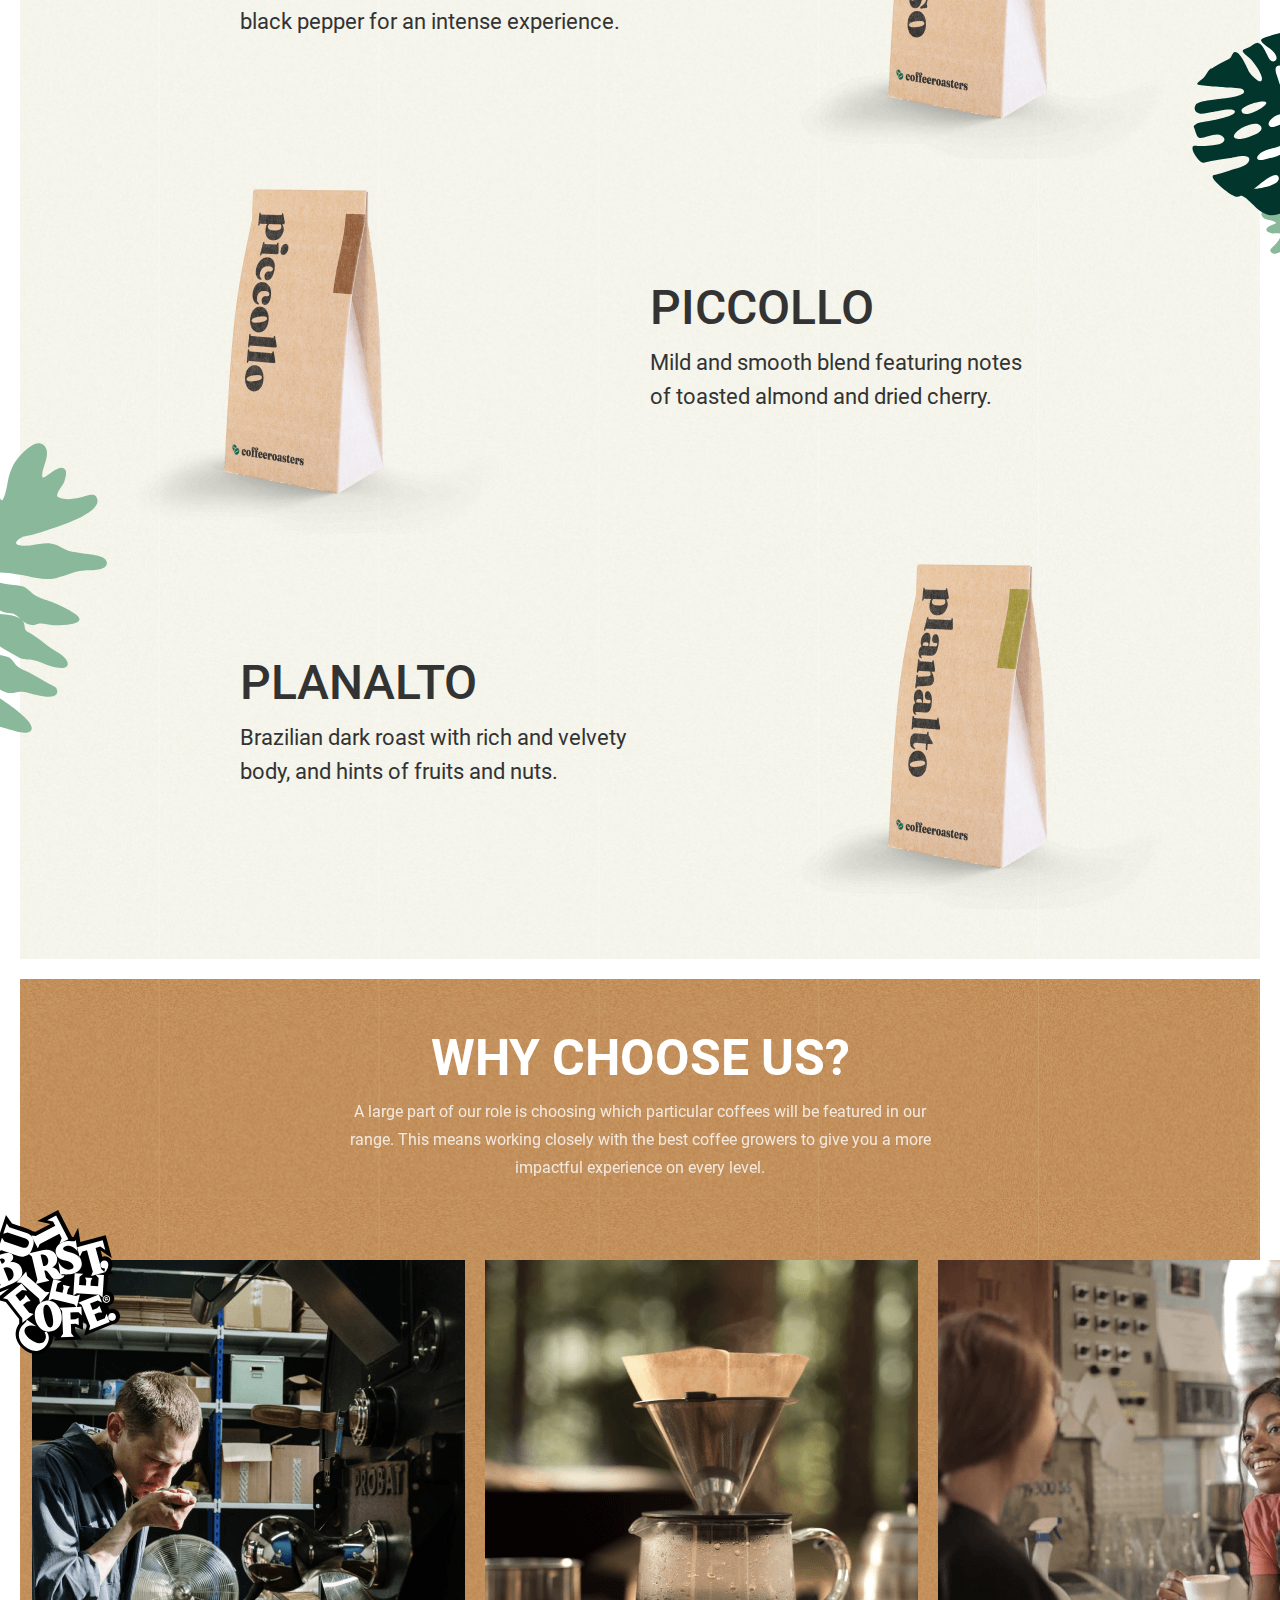
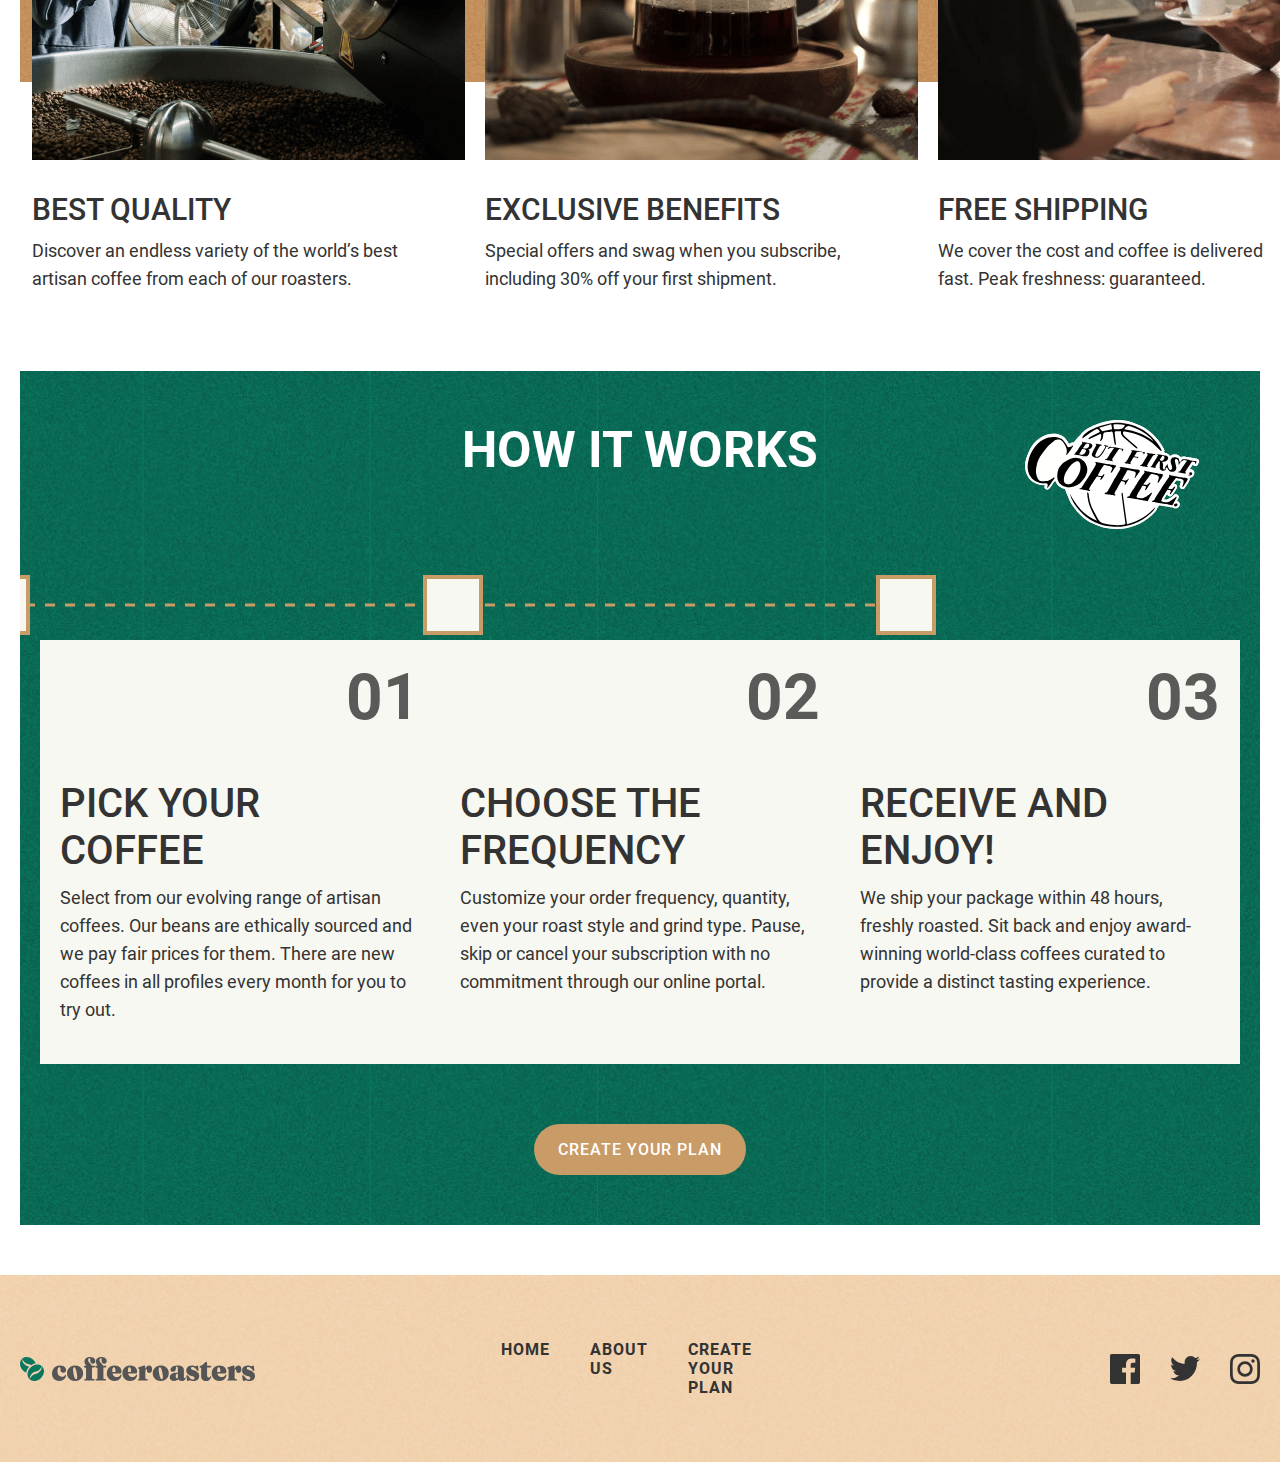
==== commit a7f456b4: "Delete img in works-info-box" ====
--- a/index.html
+++ b/index.html
@@ -224,10 +224,7 @@
                         <h2 class="choose-title works-title">
                             How it works
                         </h2>
-
-                        <img class="works-img" src="images/lines.svg" width="966" height="60"
-                            alt="Lines connecting three boxes">
-
+                        
                         <ul class="works-list">
                             <li class="works-item">
                                 <strong class="number">01</strong>
--- a/css/main.css
+++ b/css/main.css
@@ -334,6 +334,22 @@
     width: 433px;
 }
 
+.choose-item:first-child{
+    position: relative;
+}
+
+.choose-item:first-child::before{
+    position: absolute;
+    top: -8%;
+    left: -12%;
+    width: 140px;
+    height: 144px;
+    content: "";
+    background-image: url("../images/best-before.svg");
+    background-size: contain;
+    background-repeat: no-repeat;
+}
+
 .choose-item:not(:last-child){
     margin-right: 20px;
 }
@@ -376,14 +392,15 @@
     margin-left: 20px;
     margin-bottom: 50px;
     padding: 50px 0;
-    background-image: url("../images/works-bg.svg");
-    background-size: cover;
-    background-repeat: no-repeat;
+    background-image: url("../images/lines.svg"), url("../images/works-bg.svg");
+    background-size: 966px 60px, cover;
+    background-repeat: no-repeat;
+    background-position: calc(50% - 187px) calc(50% - 193px), center;
 }
 
 .works-title{
     margin-top: 0;
-    margin-bottom: 80px;
+    margin-bottom: 160px;
     text-align: center;
 }
 
@@ -416,6 +433,18 @@
     content: "";
 }
 
+.works-list::before{
+    position: absolute;
+    top: -59%;
+    right: 3%;
+    width: 192px;
+    height: 140px;
+    background-image: url("../images/but-first.svg");
+    background-size: cover;
+    background-repeat: no-repeat;
+    content: "";
+}
+
 .works-item{
     padding: 20px 20px 40px 20px;
     width: 433px;
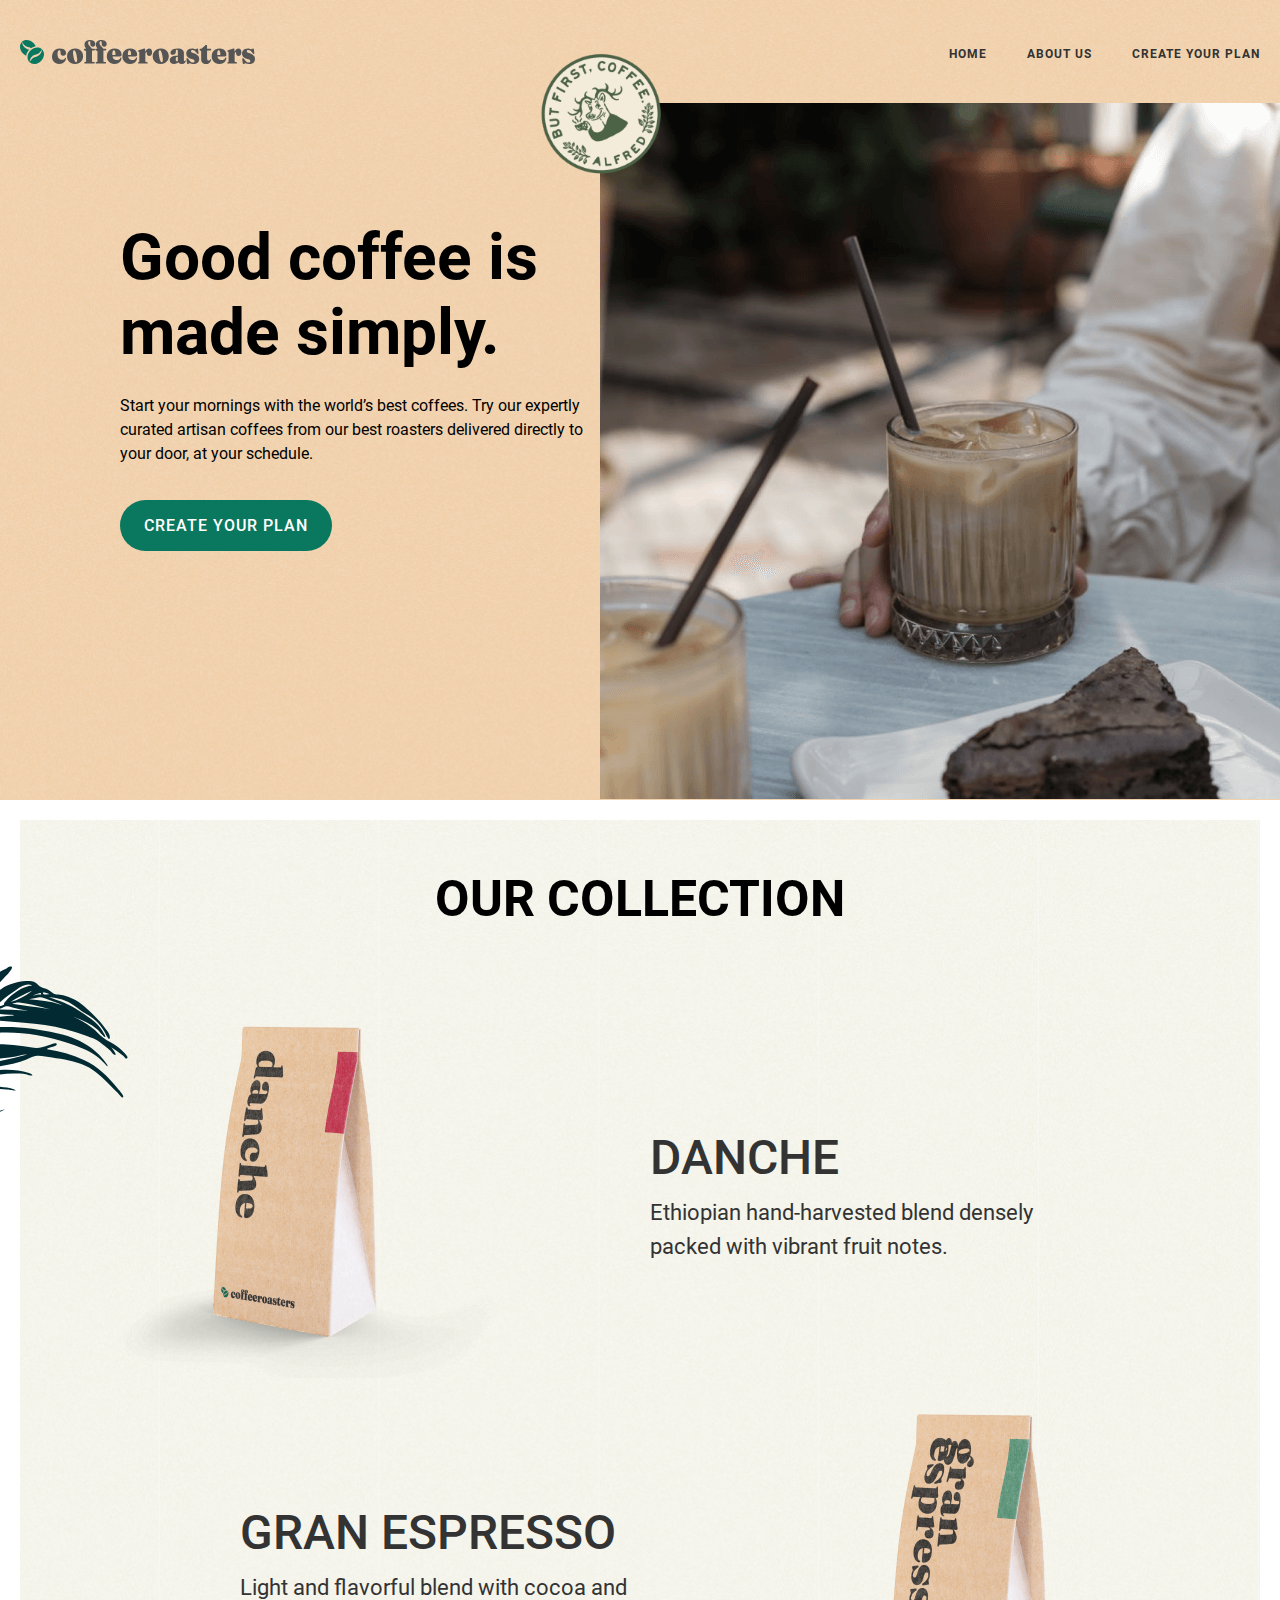
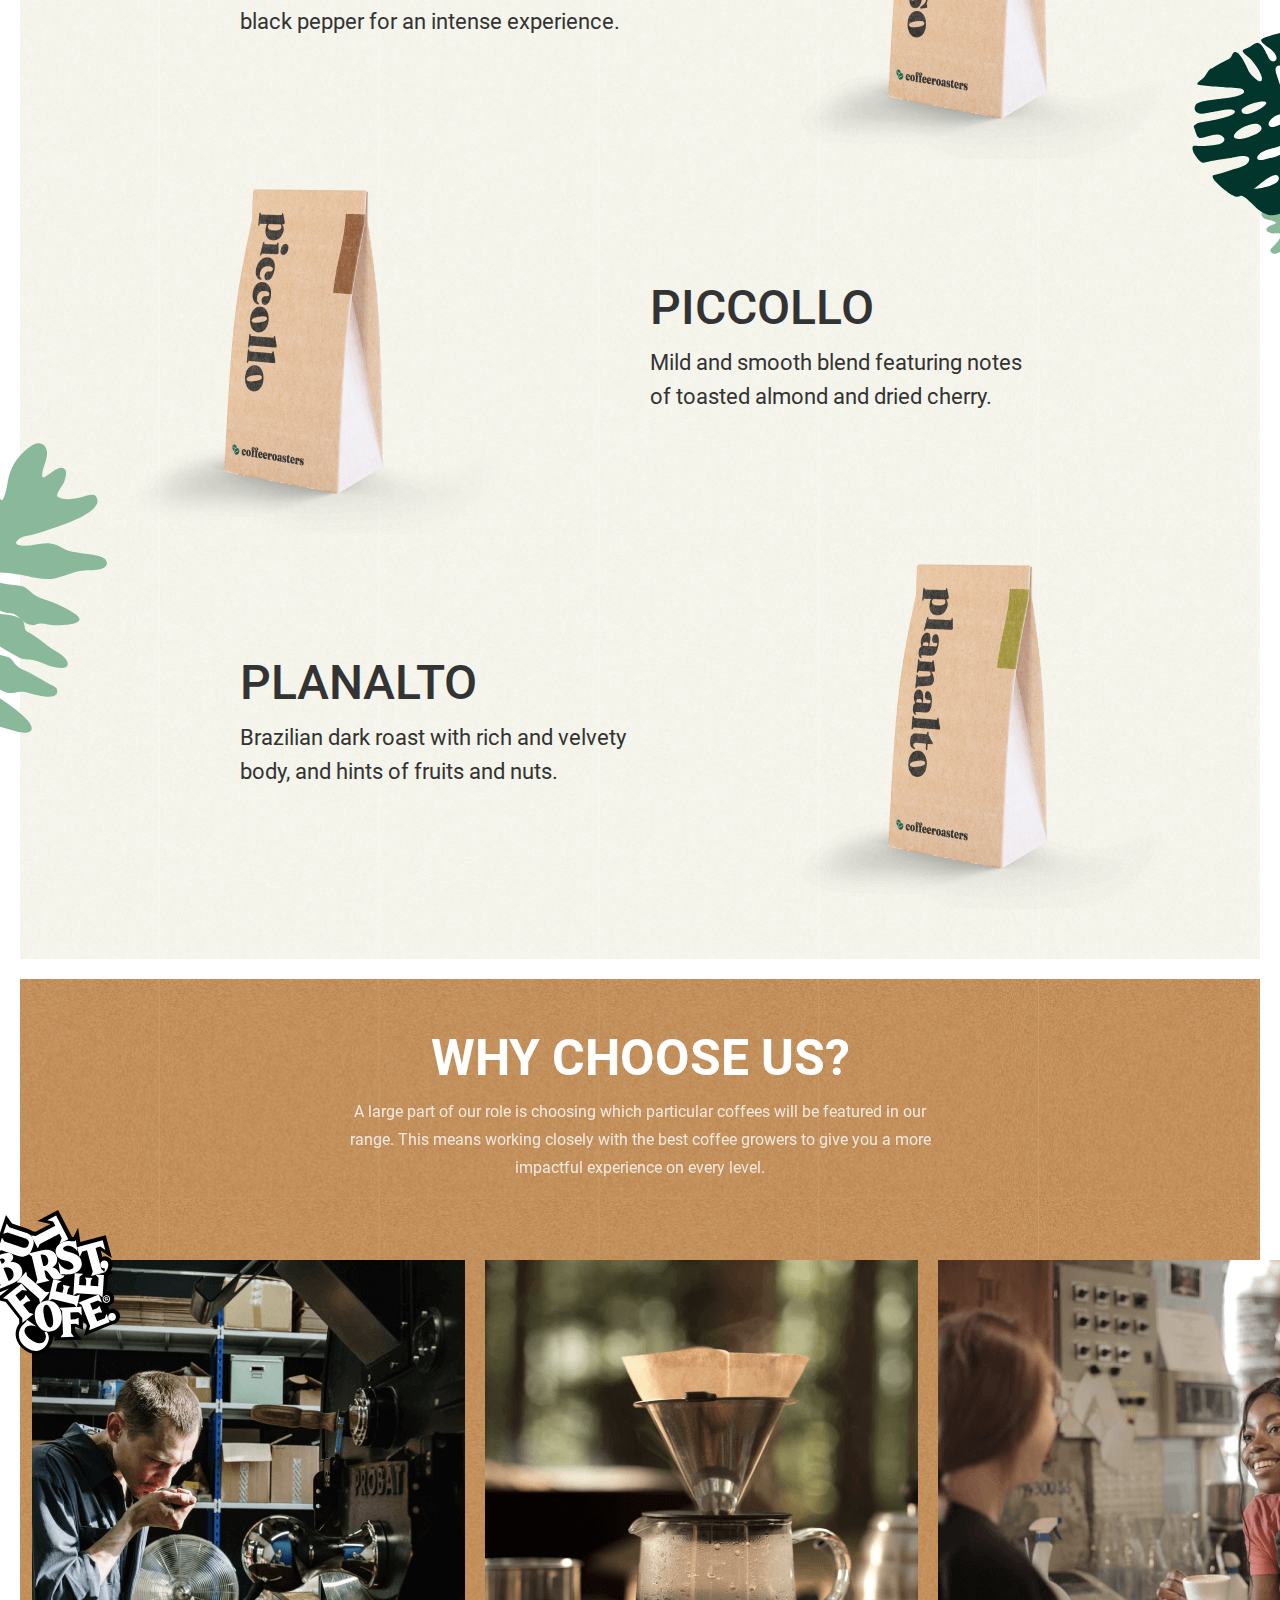
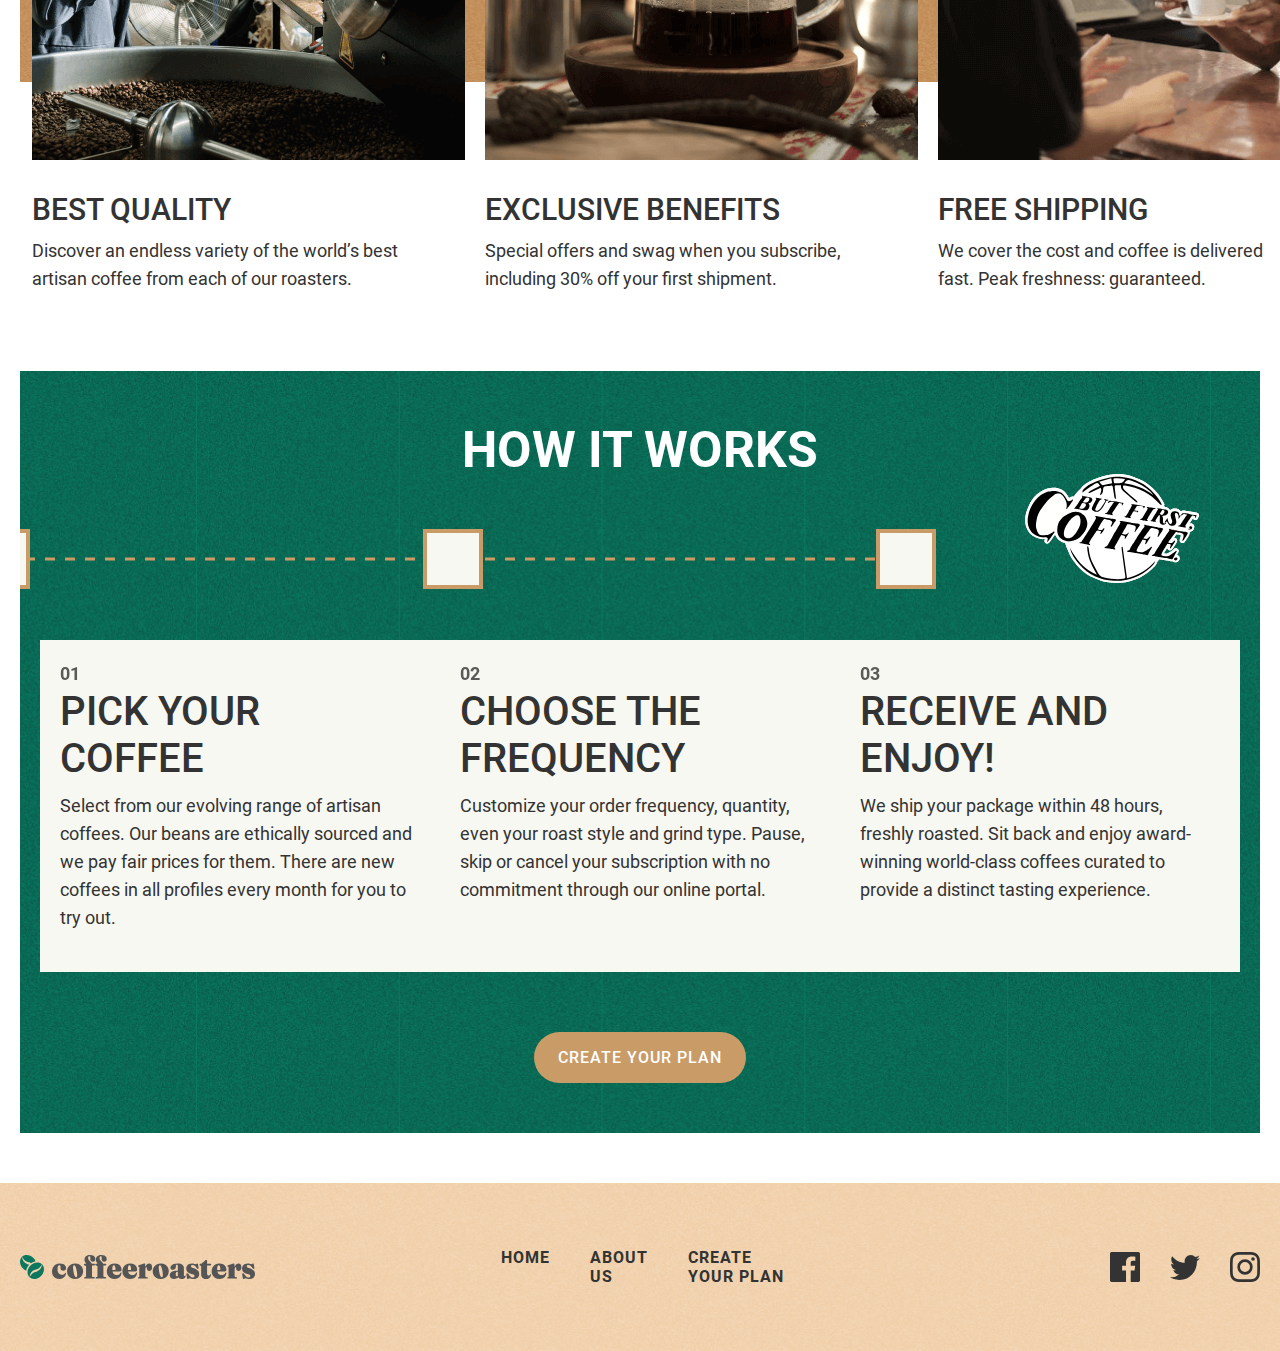
==== commit 8b7c0e4c: "Add About Us page and give tyle its" ====
--- a/index.html
+++ b/index.html
@@ -22,13 +22,13 @@
                 <nav class="site-nav">
                     <ul class="nav-list">
                         <li class="nav-item">
-                            <a class="nav-link" href="#">
+                            <a class="nav-link" href="./index.html">
                                 HOME
                             </a>
                         </li>
 
                         <li class="nav-item">
-                            <a class="nav-link" href="#">
+                            <a class="nav-link" href="./about.html">
                                 ABOUT US
                             </a>
                         </li>
--- a/css/main.css
+++ b/css/main.css
@@ -451,8 +451,6 @@
     background-color: #F8F8F2;
 }
 
-
-
 .number{
     display: block;
     margin-bottom: 45px;
@@ -508,7 +506,7 @@
 }
 
 .footer-list{
-    margin-right: 330px;
+    margin-right: 322px;
 }
 
 .foote-link{
@@ -534,3 +532,214 @@
     margin-right: 30px;
 }
 
+/* ABOUT US PAGE BEGIN */
+
+.about-hero{
+    padding-bottom: 261px;
+}
+
+.about-hero-info{
+    width: 372px;
+}
+
+.about-hero-text{
+    margin-bottom: 0;
+}
+
+.about-hero-img-box{
+    bottom: -119%;
+    height: 596px;
+    background-image: url("../images/about-hero-img.png");
+}
+
+/* commitment section begin */
+
+.commitment-box{
+    padding-top: 160px;
+    padding-bottom: 200px;
+}
+
+.commitment-info-box{
+    position: relative;
+    z-index: 2;
+    display: flex;
+}
+
+.commitment-info-box::before{
+    position: absolute;
+    top: -7%;
+    left: -11%;
+    z-index: 4;
+    width: 402px;
+    height: 300px;
+    background-image: url("../images/leap.svg");
+    background-size: contain;
+    background-repeat: no-repeat;
+    content: "";
+
+}
+
+.commitment-img{
+    position: relative;
+    z-index: 6;
+    margin-left: 133px;
+    margin-right: 185px;
+}
+
+.commitment-info{
+    width: 626px;
+}
+
+.commitment-title{
+    margin-top: 0;
+    margin-bottom: 24px;
+    font-weight: var(--font-weight);
+    font-size: 48px;
+    line-height: 56px;
+    text-transform: uppercase;
+    color: var(--main-text-color);
+}
+
+.commitment-text{
+    margin: 0;
+    font-weight: 400;
+    font-size: 18px;
+    line-height: 30px;
+    color: #333333;
+}
+
+/* quality-section begin */
+
+.quality{
+    padding-top: 140px;
+}
+
+.quality-box{
+    margin: 20px;
+    padding-top: 100px;
+    padding-bottom: 118px;
+}
+
+.quality-info-box{
+    position: relative;
+    display: flex;
+}
+
+.quality-info{
+    margin-right: 38px;
+    margin-left: 113px;
+    width: 639px;
+}
+
+.quality-title{
+    margin-bottom: 24px;
+}
+
+.quality-text{
+    margin: 0;
+    font-size: 18px;
+    line-height: 30px;
+    color: #FFFFFF;
+    opacity: 0.8;
+}
+
+.quality-img{
+    position: absolute;
+    top: -180px;
+    right: -16px;
+}
+
+/* quarters section begin */
+
+.quarters-box{
+    margin-right: 20px;
+    margin-left: 20px;
+    margin-bottom: 50px;
+    padding-top: 50px;
+    padding-bottom: 100px;
+    background-image: url("../images/works-bg.svg");
+    background-size: cover;
+    background-repeat: no-repeat;
+    background-position:center;
+}
+
+.quarters-title{
+    margin-top: 0;
+    margin-bottom: 80px;
+    font-weight: 700;
+    font-size: 50px;
+    line-height: 59px;
+    text-align: center;
+    text-transform: uppercase;
+    color: #FFFFFF;
+}
+
+.quarters-list{
+    display: flex;
+    justify-content: space-between;
+}
+
+.quarters-item{
+    position: relative;
+    z-index: 2;
+    width: 433px;
+    padding: 187px 0 40px 20px;
+    background-color: #F8F8F2;
+}
+
+.quarters-item::before{
+    position: absolute;
+    top: 45px;
+    right: 55px;
+    z-index: 4;
+    width: 120px;
+    height: 143px;
+    background-image: url("../images/uk.svg");
+    background-size: contain;
+    background-repeat: no-repeat;
+    content: "";
+}
+
+.quarters-item:first-child{
+    padding-top: 140px;
+}
+
+.quarters-item:nth-child(2)::before{
+    height: 120px;
+    background-image: url("../images/australia.svg");
+}
+
+.quarters-item:nth-child(3)::before{
+    height: 107px;
+    background-image: url("../images/canada.svg");
+}
+
+.quarters-heading{
+    margin-top: 0;
+    margin-bottom: 10px;
+    font-weight: 500;
+    font-size: 40px;
+    line-height: 47px;
+    text-transform: uppercase;
+    color: #333333;
+}
+
+.quarters-item-box{
+    width: 178px;
+}
+
+.address-link{
+    display: inline-block;
+    font-size: 18px;
+    line-height: 28px;
+    color: #333333;
+}
+
+.number{
+    display: inline-block;
+    margin: 0;
+    font-size: 18px;
+    line-height: 28px;
+    color: #333333;
+    text-align: left;
+}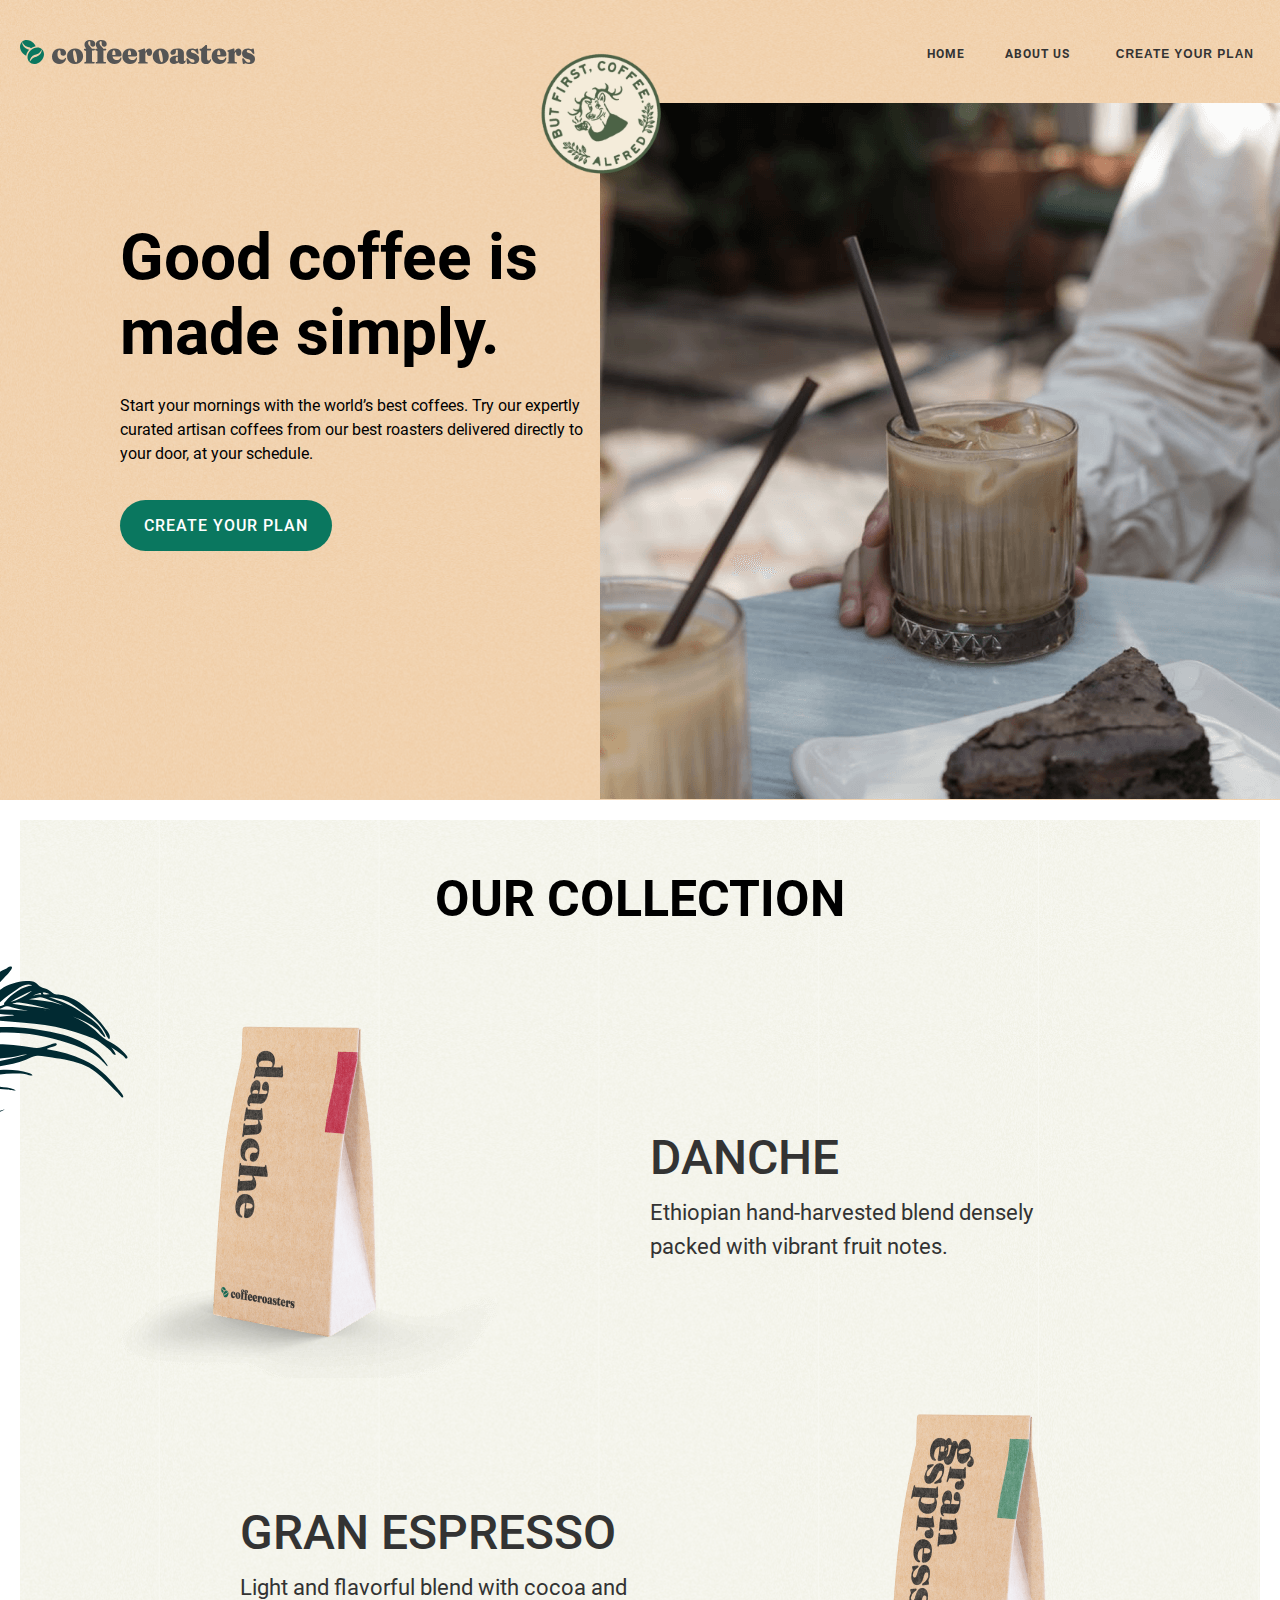
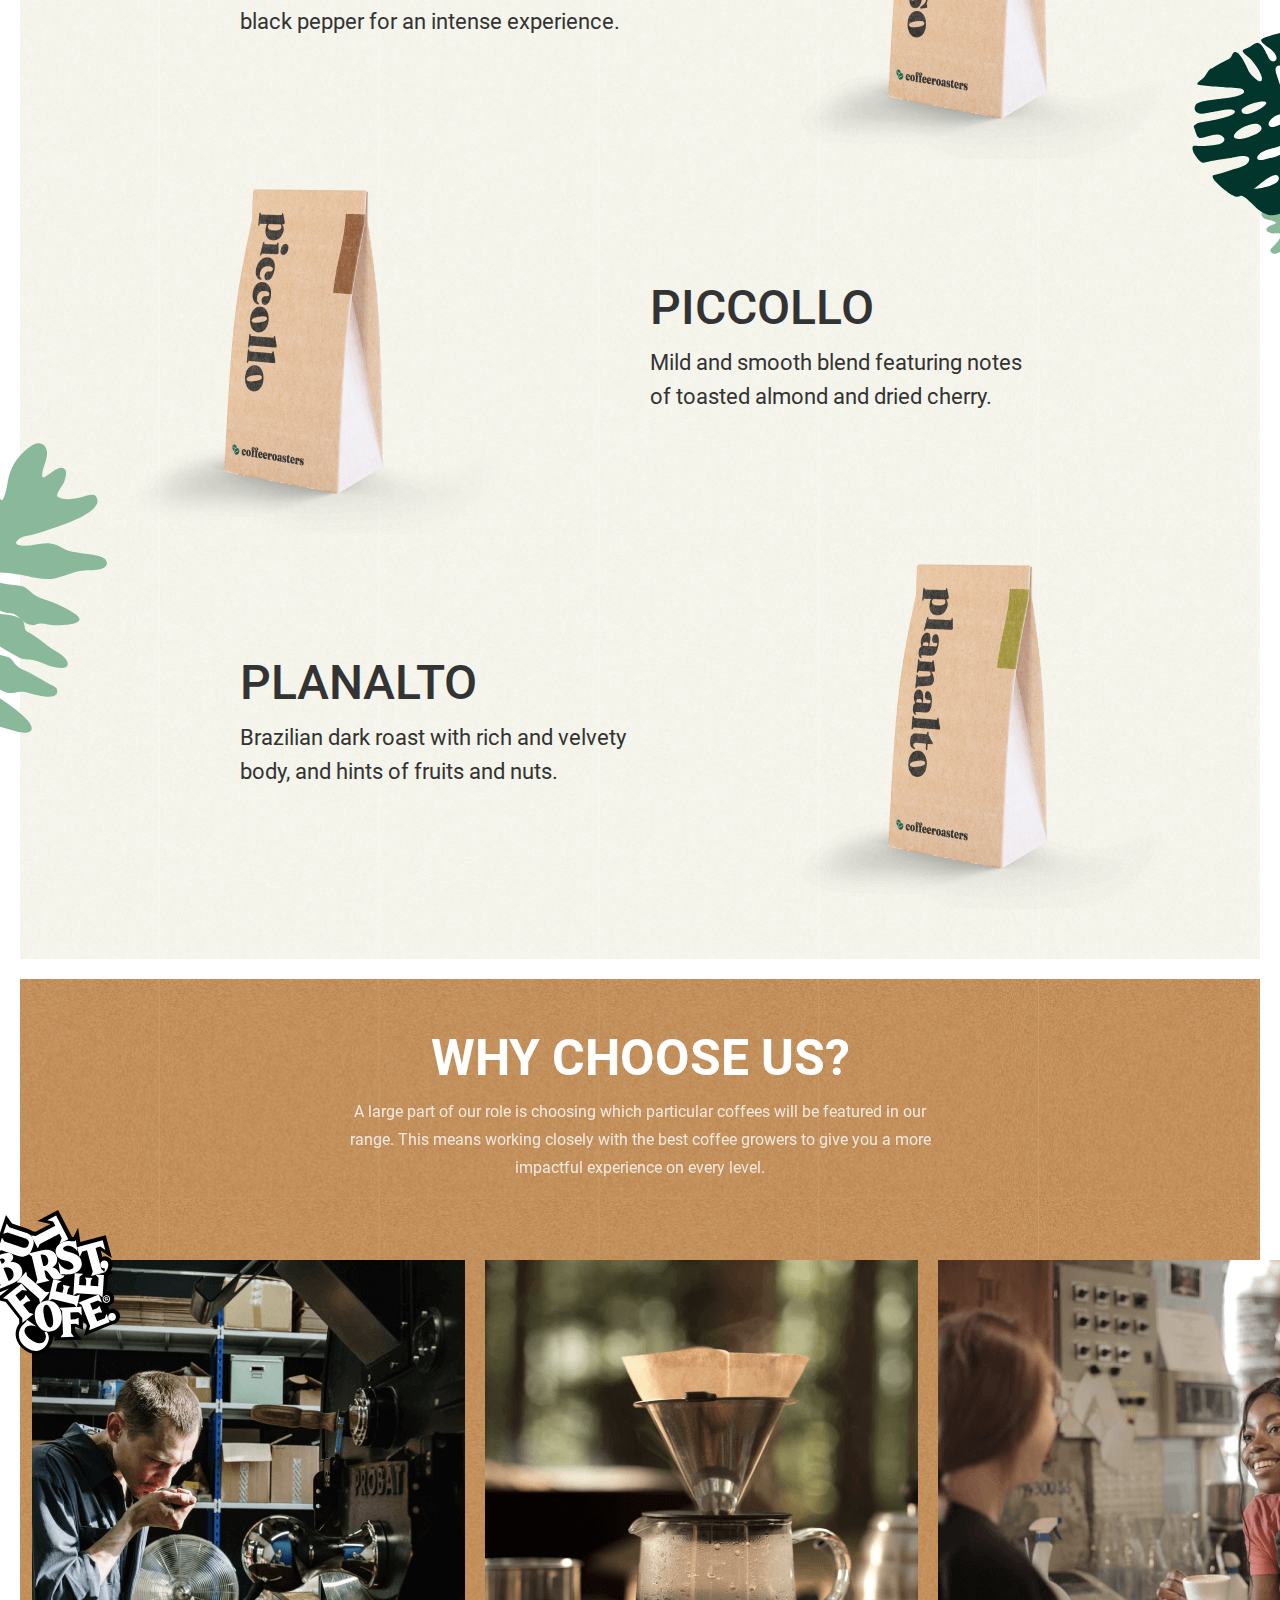
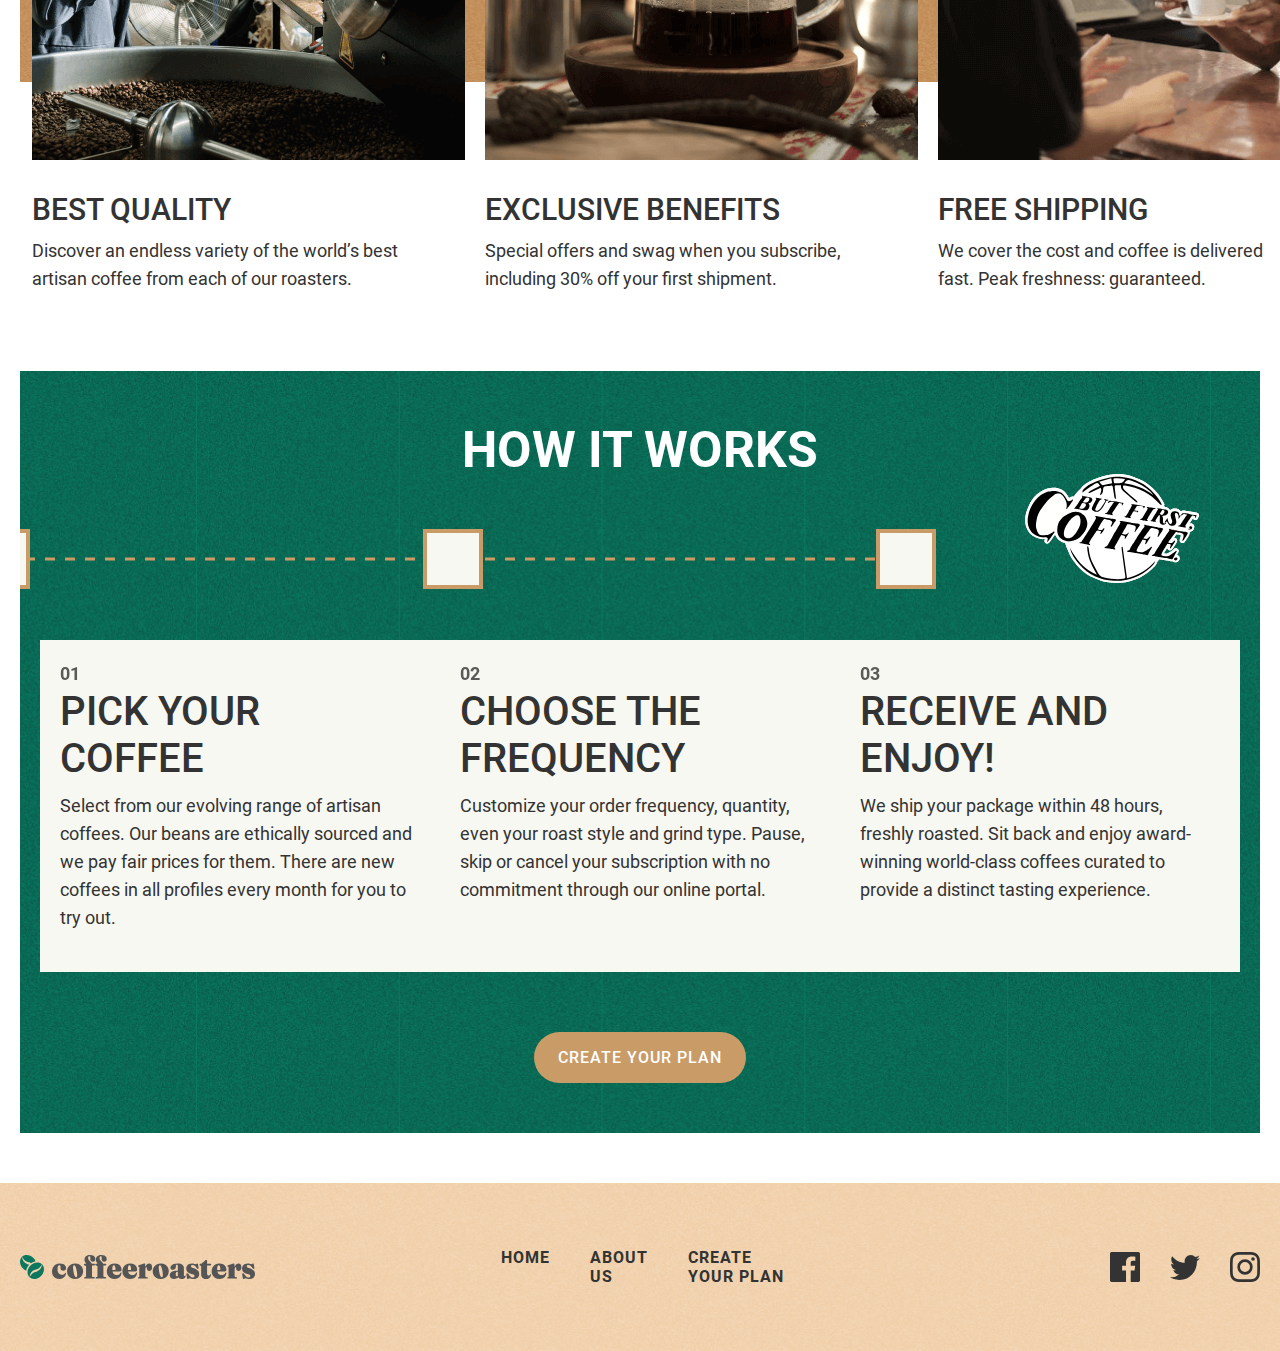
==== commit 4e0f04aa: "Add modal-box" ====
--- a/index.html
+++ b/index.html
@@ -34,9 +34,9 @@
                         </li>
 
                         <li class="nav-item">
-                            <a class="nav-link" href="#">
+                            <button class="nav-link js-modal-open-button">
                                 Create your plan
-                            </a>
+                            </button>
                         </li>
                     </ul>
                 </nav>
@@ -341,6 +341,37 @@
         </div>
     </footer>
 
+    <div class="modal">
+
+        <div class="modal-window">
+          <h3 class="modal-title">
+            order Summary
+          </h3>
+    
+          <div class="modal-content-box">
+            <p class="modal-text">
+                “I drink my coffee as <strong class="modal-strong">Filter</strong> , with a <strong class="modal-strong">Decaf</strong>  type of bean. <strong class="modal-strong">250g</strong>  ground ala <strong class="modal-strong">Cafetiére</strong> , sent to me <strong class="modal-strong">Every Week</strong>".
+              </p>
+        
+              <p class="modal-bottom-text">
+                Is this correct? You can proceed to checkout or go back to plan selection if something is off. Subscription discount codes can also be redeemed at the checkout. 
+              </p>
+        
+              <div class="modal-bottom-box">
+                <strong class="price">$14.00/ mo</strong>
+
+                <button class="modal-button js-close-modal" type="button">Checkout</button>
+              </div>
+        
+              
+            </div>
+          </div>
+          
+    
+      </div>
+
+    <script src="js/main.js"></script>
+
 </body>
 
 </html>--- a/css/main.css
+++ b/css/main.css
@@ -93,7 +93,12 @@
     letter-spacing: 1px;
     text-transform: uppercase;
     color: #333333;
-}
+    border: none;
+    background-color: transparent;
+    cursor: pointer;
+}
+
+
 
 /* hero section begin */
 
@@ -742,4 +747,112 @@
     line-height: 28px;
     color: #333333;
     text-align: left;
-}+}
+
+/* MODAL */
+
+.modal{
+    display: none;
+    position: fixed;
+    top: 0;
+    left: 0;
+    z-index: 10;
+    width: 100%;
+    height: 100%;
+    background-color: #00000066;
+}
+
+.modal-show{
+    display: block;
+}
+
+.modal-window{
+    width: 561px;
+    margin-top: 90px;
+    margin-right: auto;
+    margin-left: auto;
+    animation-name: slidedown;
+    animation-duration: 1s;
+    animation-iteration-count: 1;
+}
+
+@keyframes slidedown {
+
+    from{
+      transform: translateY(-1000px);
+    }
+  
+    to{
+      transform: translateY(0);
+    }
+  
+  }
+
+.modal-title{
+    margin: 0;
+    padding: 19px 0 19px 30px;
+    background-color: #C99B67;
+    font-weight: var(--font-weight);
+    font-size: 44px;
+    line-height: 52px;
+    text-transform: uppercase;
+    color: var(--white-color);
+}
+
+.modal-content-box{
+    padding: 50px 30px;
+    background-color: var(--white-color);
+}
+
+.modal-text{
+    margin-top: 0;
+    margin-bottom: 10px;
+    font-weight: var(--main-font-weight-middle);
+    font-size: 24px;
+    line-height: 34px;
+    color: var(--main-text-color);
+}
+
+.modal-strong{
+    font-weight: 500;
+    font-size: 24px;
+    line-height: 34px;
+    color: #0A775F;
+}
+
+.modal-bottom-text{
+    margin-top: 0;
+    margin-bottom: 50px;
+    font-size: 18px;
+    line-height: 26px;
+    color: #333333;
+    opacity: 0.8;
+}
+
+.modal-bottom-box{
+    display: flex;
+    align-items: center;
+    justify-content: space-between;
+}
+
+.price{
+    font-weight: var(--main-font-weight-middle);
+    font-size: 24px;
+    line-height: 28px;
+    color: var(--main-text-color);
+}
+
+.modal-button{
+    padding: 16px 24px;
+    font-weight: 500;
+    font-size: 20px;
+    line-height: 23px;
+    letter-spacing: 1px;
+    color: var(--white-color);
+    background-color: #0A775F;
+    border-radius: 100px;
+    border: none;
+    cursor: pointer;
+}
+
+/* MODAL */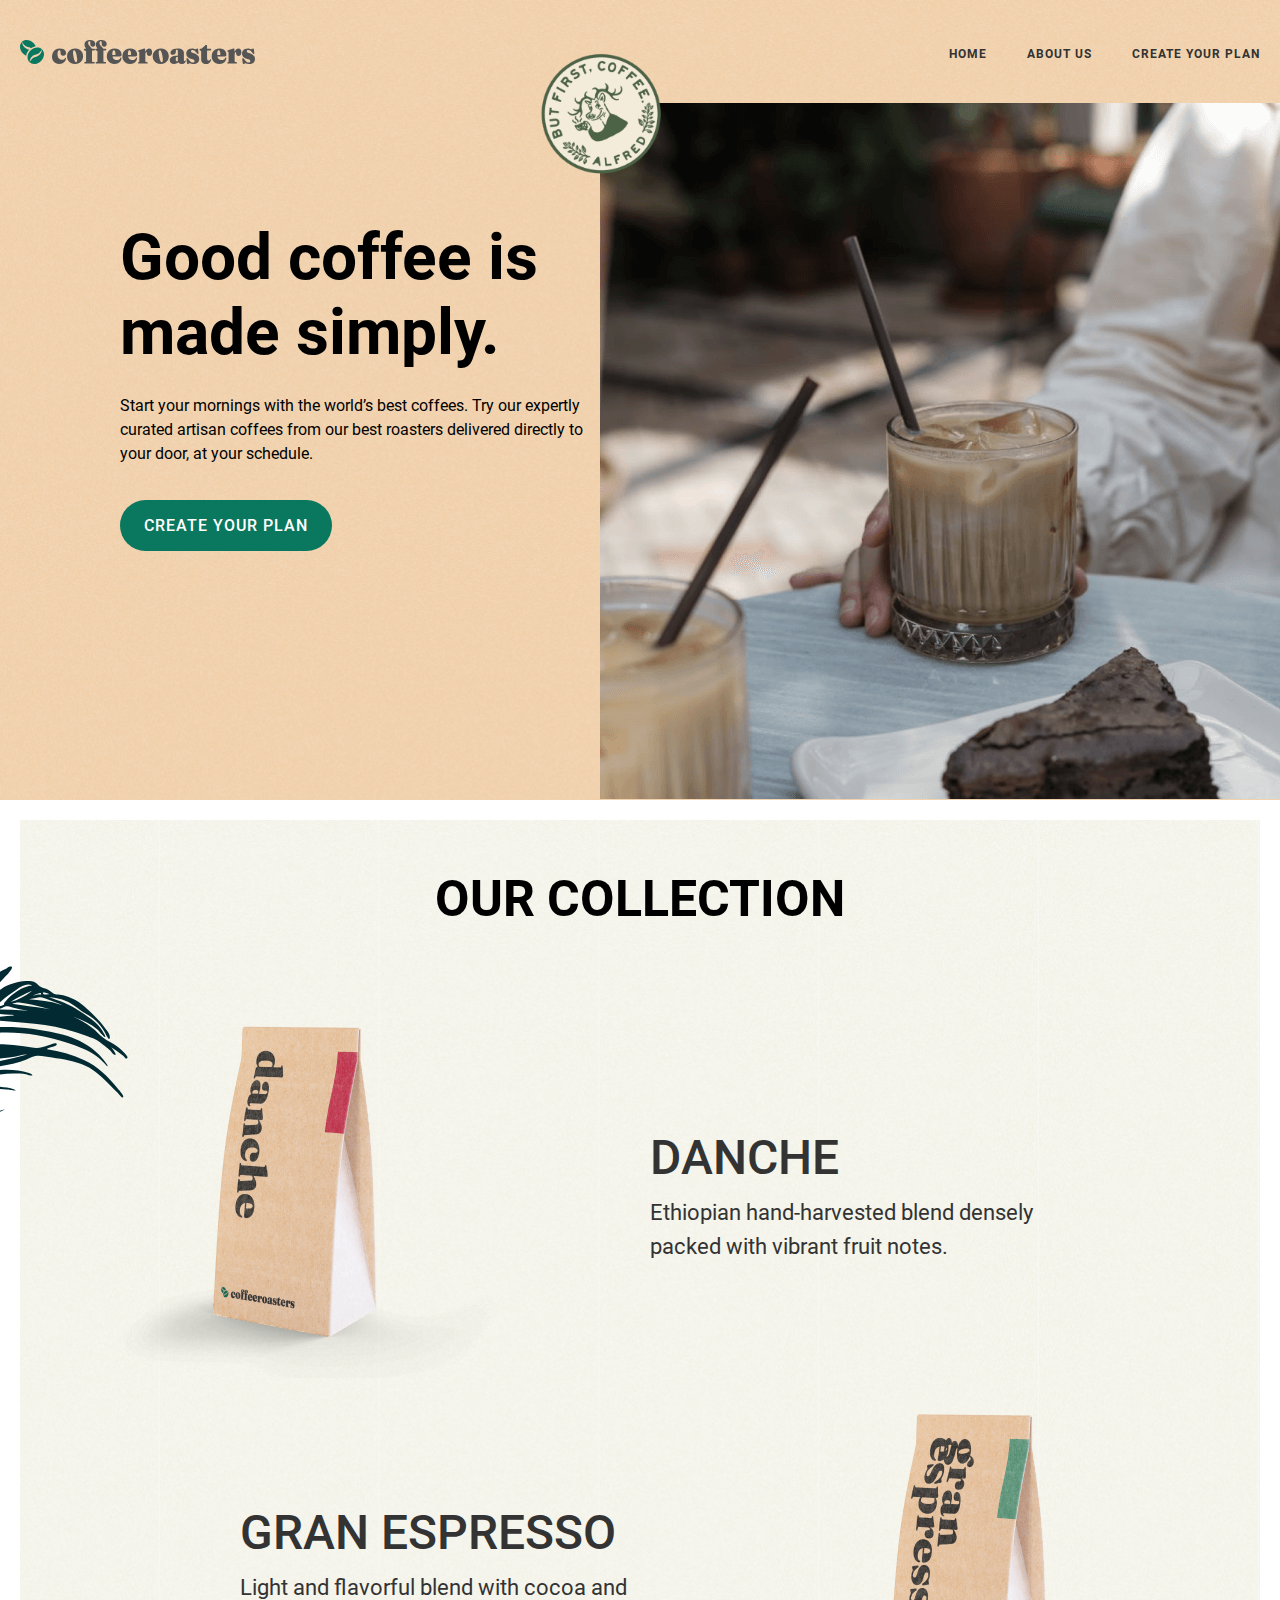
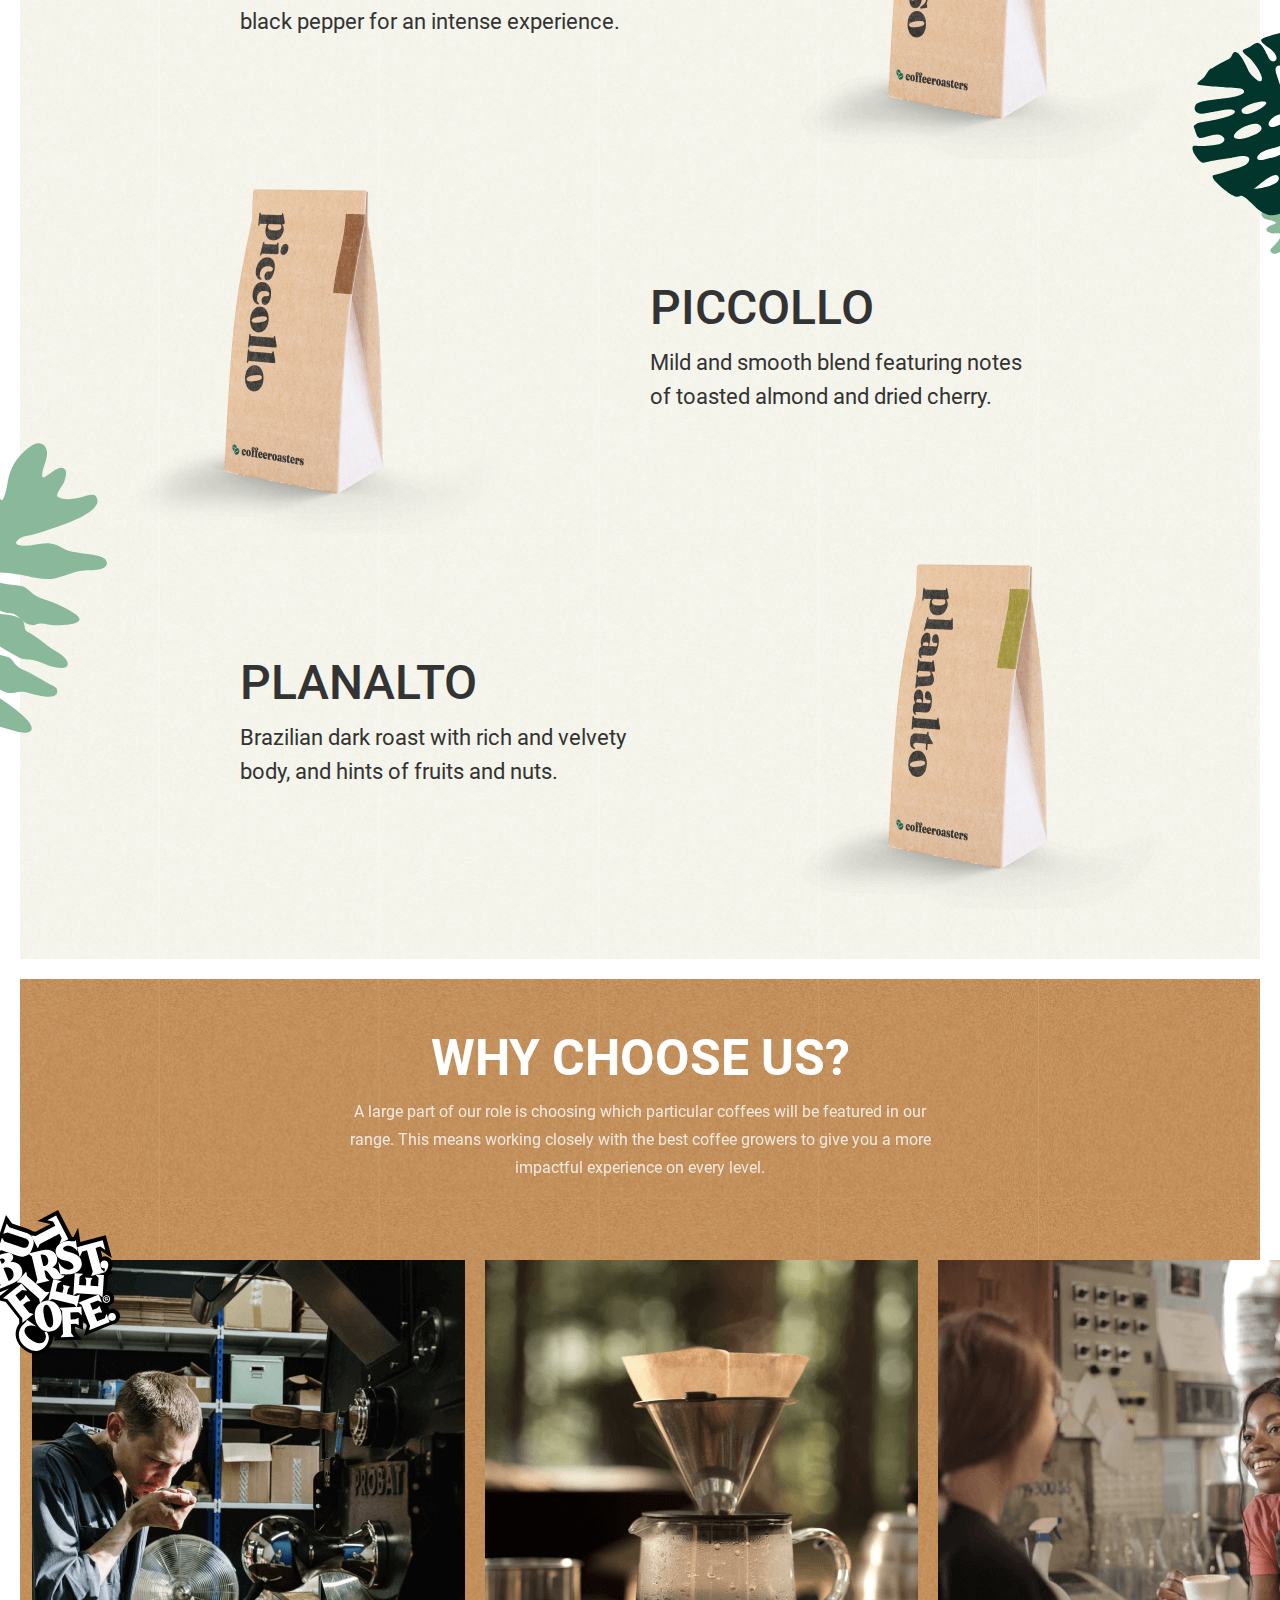
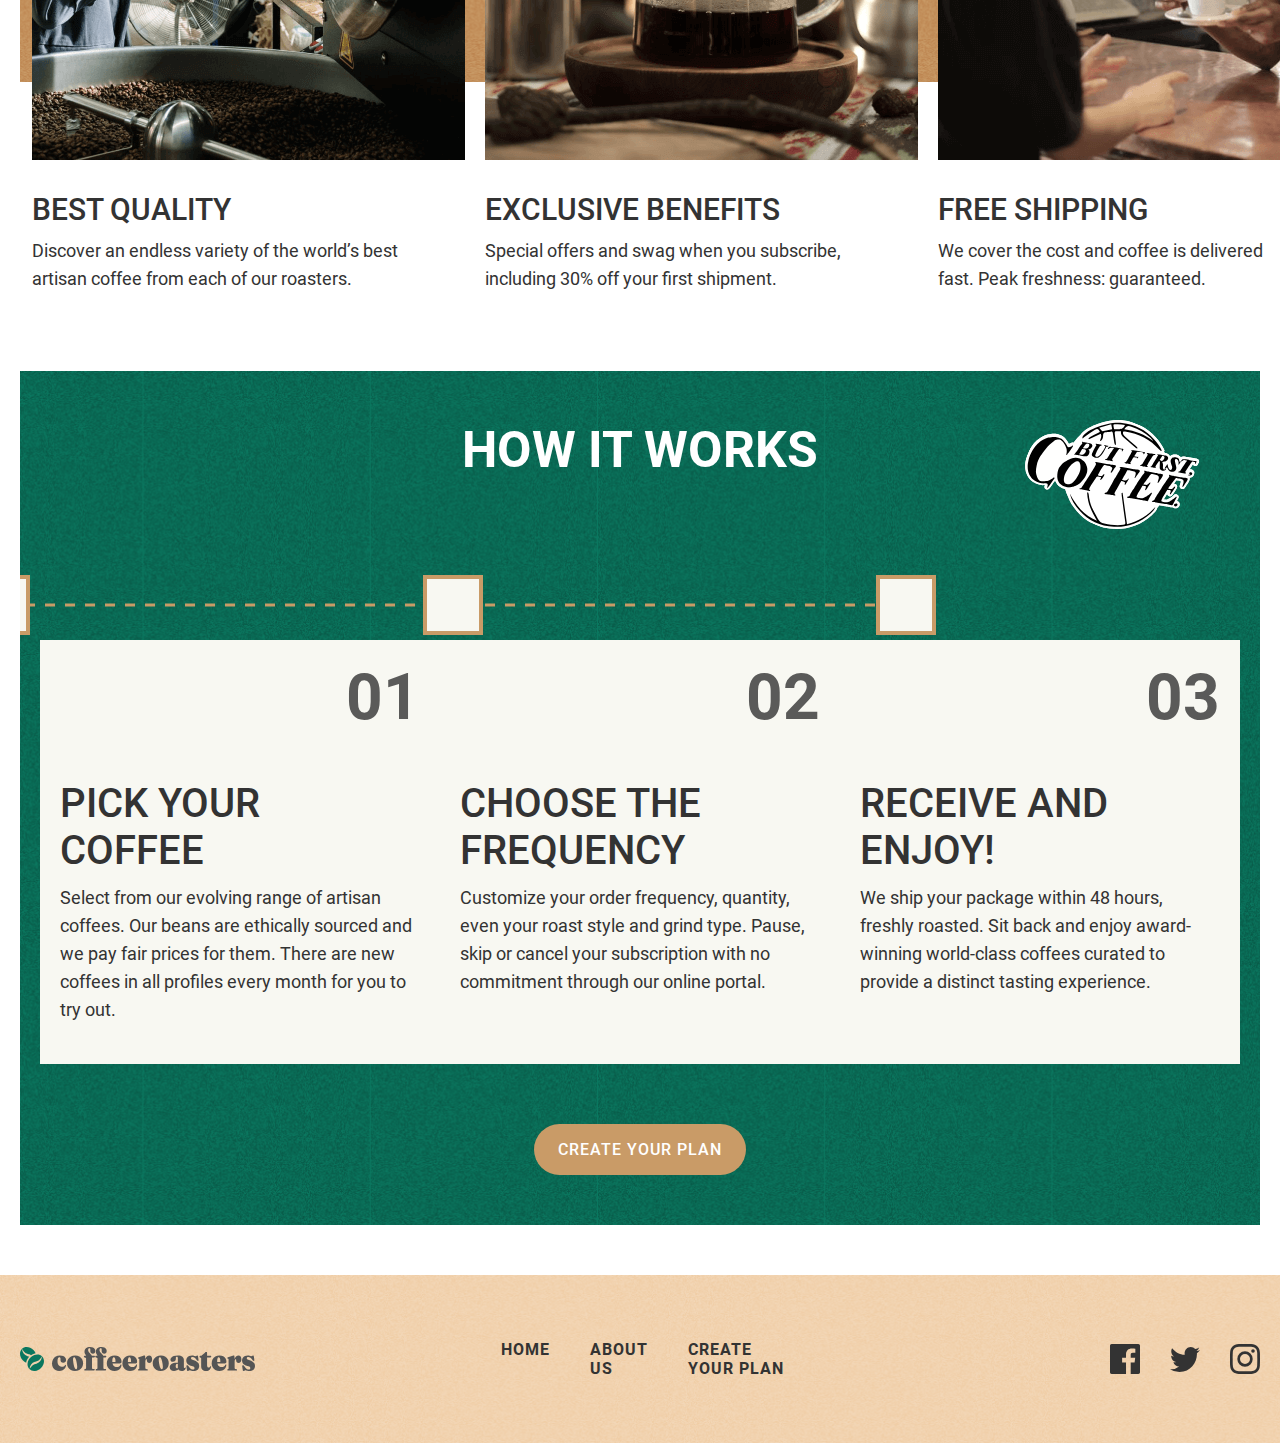
==== commit ae9e60e0: "Add create me plan page" ====
--- a/index.html
+++ b/index.html
@@ -34,9 +34,9 @@
                         </li>
 
                         <li class="nav-item">
-                            <button class="nav-link js-modal-open-button">
+                            <a class="nav-link js-modal-open-button" href="createplan.html">
                                 Create your plan
-                            </button>
+                            </a>
                         </li>
                     </ul>
                 </nav>
--- a/css/main.css
+++ b/css/main.css
@@ -51,6 +51,19 @@
 
 p{
     margin: 0;
+}
+
+.visually-hidden {
+  position: absolute;
+  width: 1px;
+  height: 1px;
+  margin: -1px;
+  padding: 0;
+  border: 0;
+  white-space: nowrap;
+  clip-path: inset(100%);
+  clip: rect(0 0 0 0);
+  overflow: hidden;
 }
 
 .container{
@@ -740,7 +753,7 @@
     color: #333333;
 }
 
-.number{
+.about-number{
     display: inline-block;
     margin: 0;
     font-size: 18px;
@@ -855,4 +868,197 @@
     cursor: pointer;
 }
 
-/* MODAL */+/* MODAL */
+
+
+/* Create plan page begin */
+
+.create-hero{
+    padding-bottom: 285px;
+}
+
+.createplan-hero-img-box{
+    bottom: -146%;
+    background-image: url("../images/create-hero-bg.png");
+}
+
+.create-box{
+    margin-top: 20px;
+    margin-bottom: 20px;
+}
+
+.drink-box{
+    margin-top: 0;
+    margin-bottom: 50px;
+}
+
+.create-list::before{
+    background-image: none;
+}
+
+.create-list::after{
+    background-image: none;
+}
+
+.create-item::after{
+    background-image: none;
+}
+
+.drink-top-list{
+    margin: 0;
+    padding-left: 0;
+    list-style: none;
+}
+
+.drink-top-item{
+    margin-bottom: 35px;
+}
+
+.drink-top-link{
+    font-weight: 500;
+font-size: 28px;
+line-height: 33px;
+/* identical to box height */
+
+font-variant: small-caps;
+
+color: #555555;
+}
+
+.about-work-box{
+    padding-top: 160px;
+    background-position: calc(50% - 187px) calc(50% - 264px), center;
+}
+
+.drink-info-box{
+    display: flex;
+    justify-content: space-between;
+}
+
+span{
+    display: block;
+}
+
+.radio-box{
+    display: flex;
+    justify-content: space-between;
+}
+
+summary{
+    margin-bottom: 20px;
+    list-style: none;
+    display: flex;
+    align-items: center;
+}
+
+summary::after{
+    width: 40px;
+    height: 40px;
+    margin-left: 40px;
+    background-image: url("../images/arrow-down.svg");
+    background-size: contain;
+    background-repeat: no-repeat;
+    content: "";
+}
+
+.drink-summary{
+    font-weight: 700;
+    font-size: 35px;
+    line-height: 47px;
+    text-transform: uppercase;
+    color: #000000;
+}
+
+.radio-info-box{
+    width: 208px;
+    display: inline-block;
+    padding-top: 30px;
+    padding-right: 20px;
+    padding-left: 16px;
+    padding-bottom: 56px;
+    background-color: hsl(167, 84%, 25%, 0.2);
+}
+
+.capsule-info-box{
+    padding-bottom: 80px;
+}
+
+.form-input:checked ~ .radio-info-box{
+   
+    background-color: #0A775F;
+}
+
+.form-input:checked ~ .radio-info-box .radio-title{
+    color: #fff;
+}
+
+.form-input:checked ~ .radio-info-box .radio-text{
+    color: #fff;
+}
+
+.radio-title{
+    margin-bottom: 10px;
+    font-weight: var(--main-font-weight-middle);
+    font-size: 24px;
+    line-height: 28px;
+    text-transform: uppercase;
+    color: #333333;
+}
+
+.radio-text{
+    font-size: 18px;
+    line-height: 24px;
+    color: #333333;
+}
+
+.drink-form{
+    width: 660px;
+}
+
+.form-details{
+    margin-bottom: 60px;
+}
+
+.form-details:last-child{
+    margin-bottom: 100px;
+}
+
+.form-bottom-box{
+    width: 660px;
+    margin-bottom: 20px;
+    padding: 40px 22px 40px 20px;
+    background-color: #C99B67;
+}
+
+.form-bottom-box-title{
+    margin-top: 0;
+    margin-bottom: 14px;
+    font-size: 16px;
+    line-height: 19px;
+    text-transform: uppercase;
+    color: #FFFFFF;
+}
+
+.form-bottom-box-text{
+    margin: 0;
+    font-weight: 500;
+    font-size: 24px;
+    line-height: 34px;
+    color: #FFFFFF;
+}
+
+.form-bottom-box-strong{
+    font-weight: 500;
+font-size: 24px;
+line-height: 34px;
+/* identical to box height, or 142% */
+
+
+color: #333333;
+}
+
+.form-link{
+    width: 201px;
+    margin-left: 459px;
+    border: none;
+}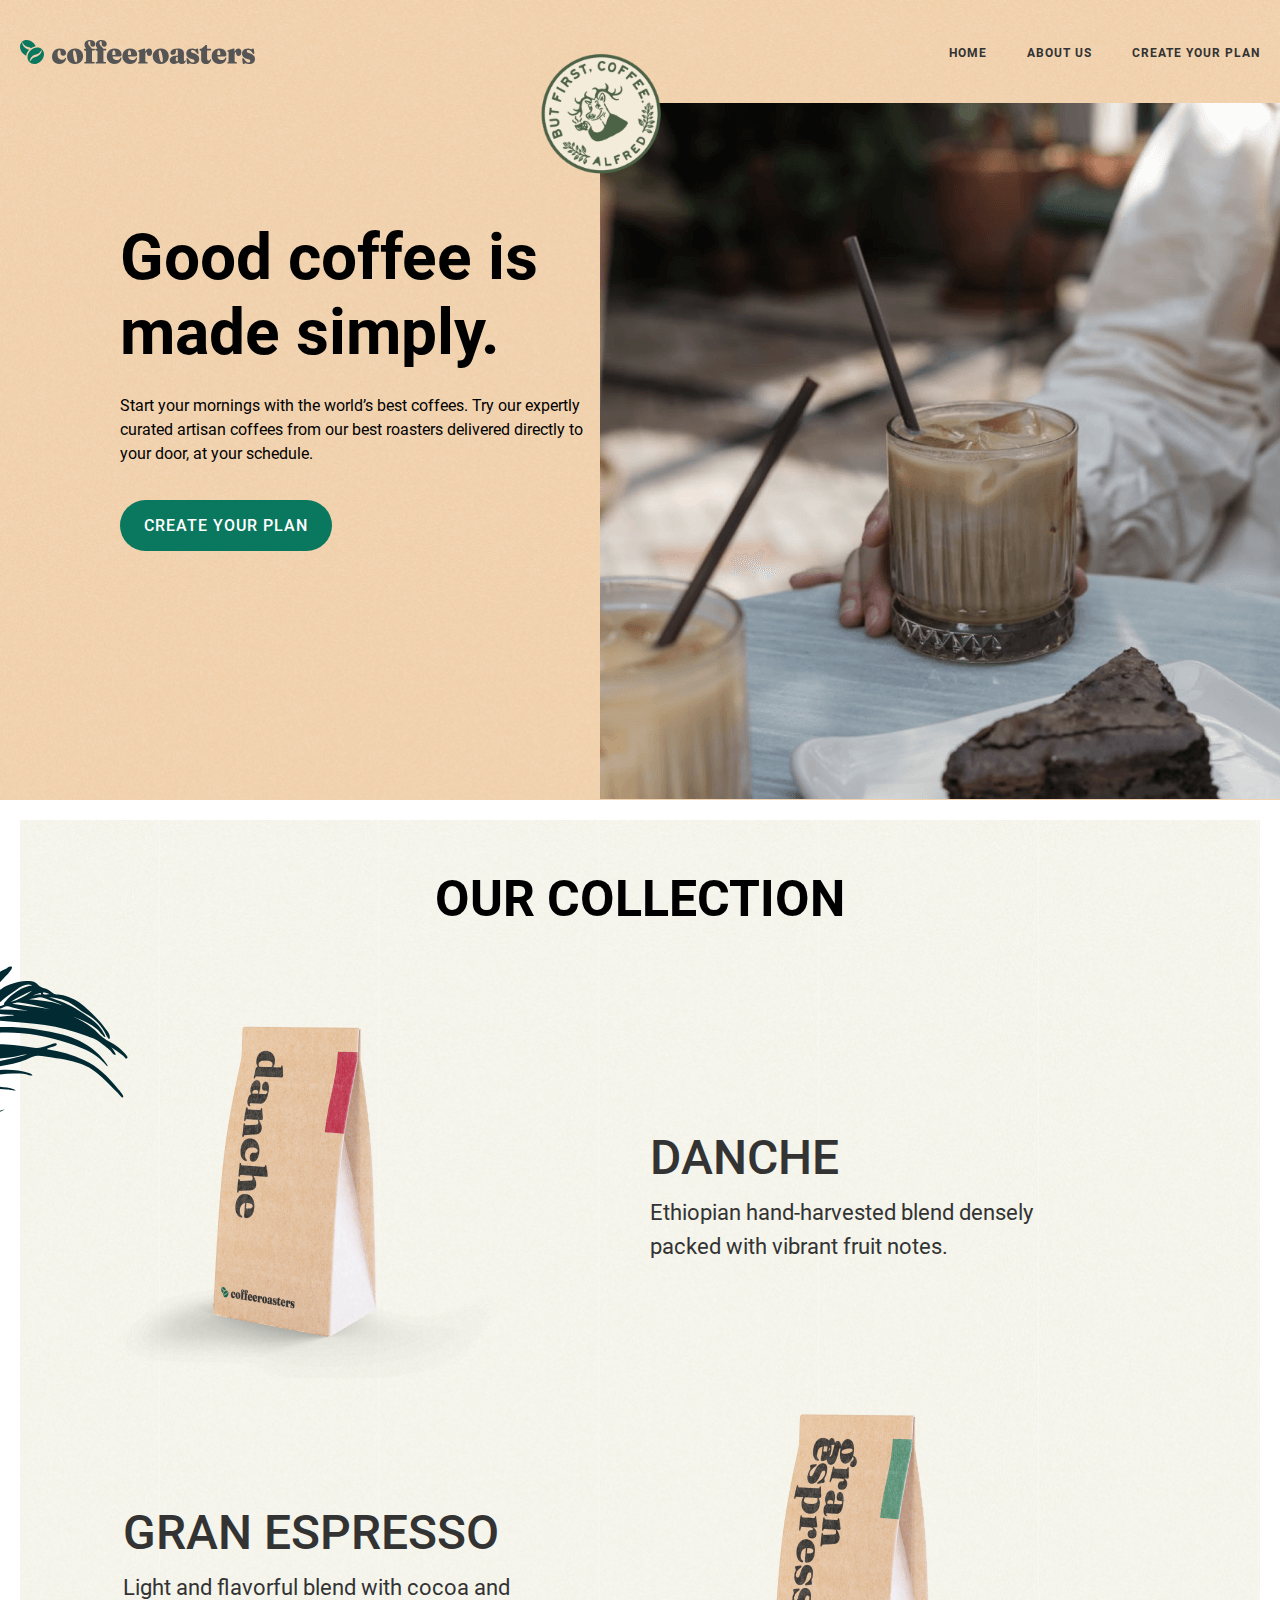
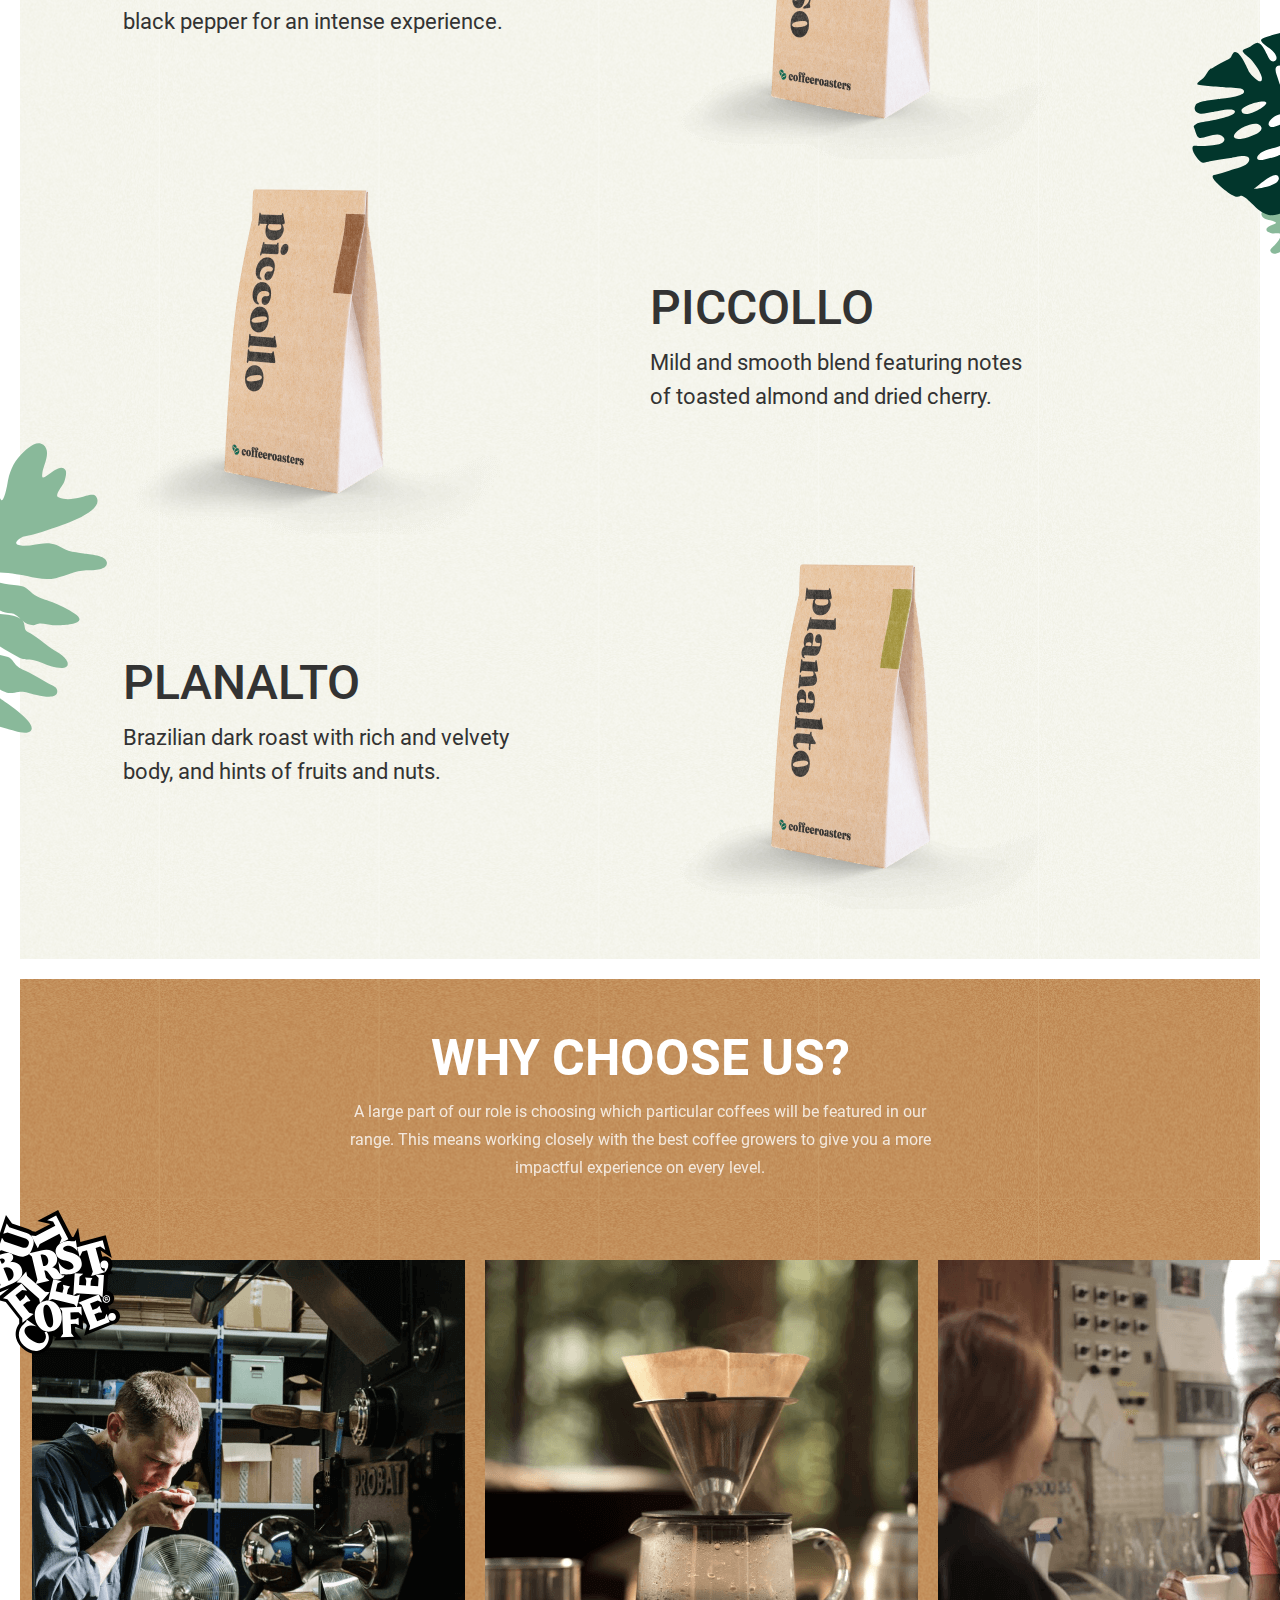
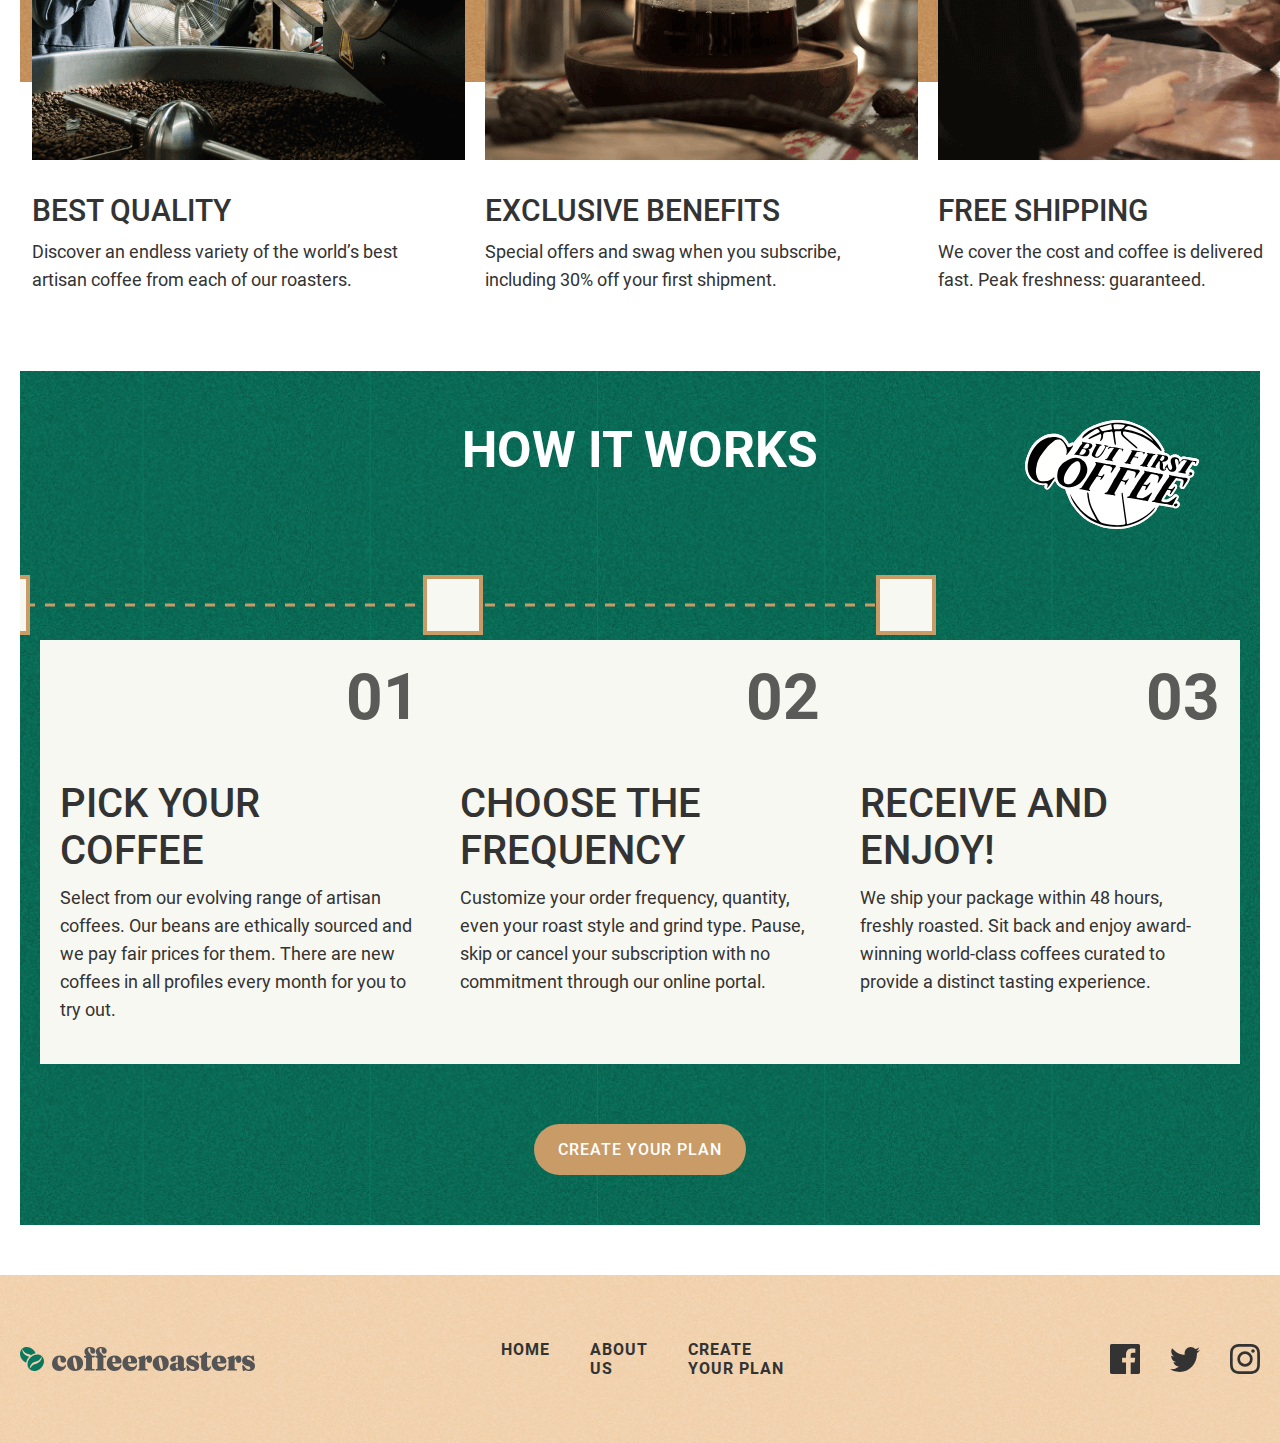
==== commit b16ed38a: "Add bg-images" ====
--- a/index.html
+++ b/index.html
@@ -7,7 +7,8 @@
     <meta name="viewport" content="width=device-width, initial-scale=1.0">
     <title>Coffeeroaster</title>
 
-    <link rel="stylesheet" href="css/main.css">
+    <link rel="stylesheet" href="css/main.min.css">
+    <!-- <link rel="stylesheet" href="css/main.css"> -->
 </head>
 
 <body>
@@ -341,36 +342,7 @@
         </div>
     </footer>
 
-    <div class="modal">
-
-        <div class="modal-window">
-          <h3 class="modal-title">
-            order Summary
-          </h3>
     
-          <div class="modal-content-box">
-            <p class="modal-text">
-                “I drink my coffee as <strong class="modal-strong">Filter</strong> , with a <strong class="modal-strong">Decaf</strong>  type of bean. <strong class="modal-strong">250g</strong>  ground ala <strong class="modal-strong">Cafetiére</strong> , sent to me <strong class="modal-strong">Every Week</strong>".
-              </p>
-        
-              <p class="modal-bottom-text">
-                Is this correct? You can proceed to checkout or go back to plan selection if something is off. Subscription discount codes can also be redeemed at the checkout. 
-              </p>
-        
-              <div class="modal-bottom-box">
-                <strong class="price">$14.00/ mo</strong>
-
-                <button class="modal-button js-close-modal" type="button">Checkout</button>
-              </div>
-        
-              
-            </div>
-          </div>
-          
-    
-      </div>
-
-    <script src="js/main.js"></script>
 
 </body>
 
--- a/css/main.min.css
+++ b/css/main.min.css
@@ -0,0 +1,3 @@
+/*! normalize.css v8.0.1 | MIT License | github.com/necolas/normalize.css */button,hr,input{overflow:visible}progress,sub,sup{vertical-align:baseline}[type=checkbox],[type=radio],legend{box-sizing:border-box;padding:0}html{line-height:1.15;-webkit-text-size-adjust:100%}body{margin:0}details,main{display:block}h1{font-size:2em;margin:.67em 0}hr{box-sizing:content-box;height:0}code,kbd,pre,samp{font-family:monospace,monospace;font-size:1em}a{background-color:transparent}abbr[title]{border-bottom:none;text-decoration:underline;text-decoration:underline dotted}b,strong{font-weight:bolder}small{font-size:80%}sub,sup{font-size:75%;line-height:0;position:relative}sub{bottom:-.25em}sup{top:-.5em}img{border-style:none}button,input,optgroup,select,textarea{font-family:inherit;font-size:100%;line-height:1.15;margin:0}button,select{text-transform:none}[type=button],[type=reset],[type=submit],button{-webkit-appearance:button}[type=button]::-moz-focus-inner,[type=reset]::-moz-focus-inner,[type=submit]::-moz-focus-inner,button::-moz-focus-inner{border-style:none;padding:0}[type=button]:-moz-focusring,[type=reset]:-moz-focusring,[type=submit]:-moz-focusring,button:-moz-focusring{outline:ButtonText dotted 1px}fieldset{padding:.35em .75em .625em}legend{color:inherit;display:table;max-width:100%;white-space:normal}textarea{overflow:auto}[type=number]::-webkit-inner-spin-button,[type=number]::-webkit-outer-spin-button{height:auto}[type=search]{-webkit-appearance:textfield;outline-offset:-2px}[type=search]::-webkit-search-decoration{-webkit-appearance:none}::-webkit-file-upload-button{-webkit-appearance:button;font:inherit}summary{display:list-item}[hidden],template{display:none}
+
+.even-img,body,p{margin:0}.hero-title,.nav-link{font-weight:var(--font-weight)}.collection-box,.hero-img-box,.hero-img-box::before,.site-header{background-repeat:no-repeat}.collection-title,.hero-link,.item-title,.nav-link{text-transform:uppercase}.choose-box,.collection-box{background-position:center;background-size:cover}:root{--main-text-color:#000;--main-font-weight-middle:500;--font-weight:700;--white-color:#fff}@font-face{font-family:Roboto;font-style:normal;font-weight:400;src:url("../fonts/roboto-v30-latin-regular.woff2") format("woff2"),url("../fonts/roboto-v30-latin-regular.woff") format("woff")}@font-face{font-family:Roboto;font-style:normal;font-weight:500;src:url("../fonts/roboto-v30-latin-500.woff2") format("woff2"),url("../fonts/roboto-v30-latin-500.woff") format("woff")}@font-face{font-family:Roboto;font-style:normal;font-weight:700;src:url("../fonts/roboto-v30-latin-700.woff2") format("woff2"),url("../fonts/roboto-v30-latin-700.woff") format("woff")}*{-webkit-box-sizing:border-box;box-sizing:border-box}body{font-family:Roboto,Arial,sans-serif;font-weight:400;overflow-x:hidden}.drink-top-list,ul{margin:0;padding-left:0;list-style:none}a{display:inline-block;text-decoration:none}.visually-hidden{position:absolute;width:1px;height:1px;margin:-1px;padding:0;border:0;white-space:nowrap;-webkit-clip-path:inset(100%);clip-path:inset(100%);clip:rect(0 0 0 0);overflow:hidden}.hero,.site-header{width:100%;background-size:cover}.container{max-width:1380px;margin:0 auto;padding:0 20px}.site-header{padding-top:40px;padding-bottom:40px;background-image:url("../images/footer-bg.svg")}.header-box,.modal-bottom-box{display:-webkit-box;display:-ms-flexbox;display:flex;-webkit-box-align:center;-ms-flex-align:center;align-items:center;-webkit-box-pack:justify;-ms-flex-pack:justify;justify-content:space-between}.modal-show,.site-logo,.social-icons,span{display:block}.hero-box,.nav-list,.quality-info-box{display:-webkit-box;display:-ms-flexbox}.nav-list{display:flex}.nav-item:not(:last-child){margin-right:40px}.nav-link{font-size:12px;line-height:14px;letter-spacing:1px;color:#333;border:none;background-color:transparent;cursor:pointer}.hero-text,.hero-title{color:var(--main-text-color)}.hero-link,.modal-button{letter-spacing:1px;border-radius:100px}.hero{padding-top:116px;padding-bottom:249px;background-image:url("../images/hero-bg.svg")}.hero-box,.quality-info-box{position:relative;display:flex}.choose-list,.collection-item{display:-webkit-box;display:-ms-flexbox}.hero-info{width:464px;margin-left:100px}.hero-title{margin-top:0;margin-bottom:24px;font-size:64px;line-height:75px}.hero-text{margin-bottom:34px;font-size:16px;line-height:24px}.hero-link{padding:16px 24px;font-weight:var(--main-font-weight-middle);font-size:16px;line-height:19px;text-align:center;color:var(--white-color);background-color:#0a775f}.hero-img-box{position:absolute;right:-4%;bottom:-75%;width:710px;height:696px;background-image:url("../images/hero-box-bg.png");background-size:contain}.hero-img-box::before{position:relative;top:-10%;left:-11%;display:block;width:160px;height:160px;content:"";background-image:url("../images/hero-box-before.png");background-size:contain}.collection-box{margin:20px;padding:50px 0;background-image:url("../images/collection-bg.svg")}.collection-title{margin-top:0;margin-bottom:80px;font-weight:var(--font-weight);font-size:50px;line-height:59px;text-align:center;color:var(--main-text-color)}.collection-list{width:1114px;margin:0 auto}.gran-box,.item-img{margin-right:117px}.collection-item{position:relative;display:flex;-webkit-box-align:center;-ms-flex-align:center;align-items:center}.collection-item:first-child::before{position:absolute;top:-29%;left:-23%;width:402px;height:300px;background-image:url("../images/leap.svg");background-size:contain;background-repeat:no-repeat;content:""}.collection-item:last-child::before,.collection-item:nth-child(2)::before{position:absolute;width:392px;height:477px;content:"";background-repeat:no-repeat}.collection-item:nth-child(2)::before{top:45%;right:-32%;background-image:url("../images/leap-middlle.svg");background-size:cover}.collection-item:last-child::before{bottom:-3%;left:-33%;background-image:url("../images/leap-bottom.svg");background-size:contain}.collection-item:nth-child(2n){-webkit-box-orient:horizontal;-webkit-box-direction:reverse;-ms-flex-direction:row-reverse;flex-direction:row-reverse}.item-box{width:410px}.gran-box,.picollo-box{width:390px}.planalto-box{width:410px;margin-right:97px}.item-title{margin-top:0;margin-bottom:10px;font-weight:var(--main-font-weight-middle);font-size:48px;line-height:56px;color:#333}.item-text{margin:0;font-size:22px;line-height:34px;color:#333}.choose-box{position:relative;z-index:1;margin:20px 20px 289px;padding-top:50px;padding-bottom:500px;background-image:url("../images/choose-bg.svg");background-repeat:no-repeat}.choose-info-box{width:581px;margin:0 auto;text-align:center}.choose-img,.choose-item{width:433px}.choose-title{margin-top:0;margin-bottom:10px;font-weight:var(--font-weight);font-size:50px;line-height:59px;color:var(--white-color);text-transform:uppercase}.choose-heading,.works-item-title{font-weight:var(--main-font-weight-middle);margin-top:0;text-transform:uppercase}.choose-text{margin:0;font-size:16px;line-height:28px;color:var(--white-color);opacity:.8}.choose-list{position:absolute;top:40%;-webkit-transform:translateX(-8px);-ms-transform:translateX(-8px);transform:translateX(-8px);z-index:2;display:flex}.choose-item:first-child,.commitment-img,.drink,.works-list{position:relative}.choose-item:first-child::before{position:absolute;top:-8%;left:-12%;width:140px;height:144px;content:"";background-image:url("../images/best-before.svg");background-size:contain;background-repeat:no-repeat}.choose-item:not(:last-child),.create-item{margin-right:20px}.choose-img{height:500px;margin-bottom:28px}.choose-item-box{width:377px}.free-box{width:334px}.choose-heading{margin-bottom:10px;font-size:30px;line-height:35px;color:#333}.choose-desc,.works-text{margin:0;font-size:18px;line-height:28px;color:#333}.works-box{margin-right:20px;margin-left:20px;margin-bottom:50px;padding:50px 0;background-image:url("../images/lines.svg"),url("../images/works-bg.svg");background-size:966px 60px,cover;background-repeat:no-repeat;background-position:calc(50% - 187px) calc(50% - 193px),center}.works-title{margin-top:0;margin-bottom:160px;text-align:center}.works-img{width:966px;height:60px;margin-bottom:20px}.works-list{display:-webkit-box;display:-ms-flexbox;display:flex;-webkit-box-pack:justify;-ms-flex-pack:justify;justify-content:space-between;margin-bottom:60px}.works-list::after,.works-list::before{position:absolute;top:-59%;right:3%;width:192px;height:140px;background-image:url("../images/but-first.svg");background-size:cover;background-repeat:no-repeat;content:""}.commitment-info-box::before,.quarters-item::before,summary::after{background-size:contain;background-repeat:no-repeat;content:""}.works-item{padding:20px 20px 40px;width:433px;background-color:#f8f8f2}.number{display:block;margin-bottom:45px;font-size:64px;line-height:75px;color:#333;opacity:.8;text-align:end}.footer-box,.works-link-box{display:-webkit-box;display:-ms-flexbox}.works-item-title{margin-bottom:10px;font-size:40px;line-height:47px;color:#333}.works-link-box{display:flex;-webkit-box-pack:center;-ms-flex-pack:center;justify-content:center}.works-link{background-color:#c99b67}.site-footer{padding:65px 0;background-image:url("../images/footer-bg.svg");background-size:cover;background-repeat:no-repeat}.footer-box{display:flex;-webkit-box-align:center;-ms-flex-align:center;align-items:center}.commitment-info-box,.social-box{display:-webkit-box;display:-ms-flexbox}.foote-logo{margin-right:246px}.footer-list{margin-right:322px}.foote-link{font-size:16px;line-height:19px}.social-box{display:flex;-webkit-box-pack:justify;-ms-flex-pack:justify;justify-content:space-between;-webkit-box-align:center;-ms-flex-align:center;align-items:center}.facebook-link,.twitter-link{margin-right:30px}.about-hero{padding-bottom:261px}.about-hero-info{width:372px}.about-hero-text{margin-bottom:0}.about-hero-img-box{bottom:-119%;height:596px;background-image:url("../images/about-hero-img.png")}.commitment-box{padding-top:160px;padding-bottom:200px}.commitment-info-box{position:relative;z-index:2;display:flex}.commitment-info-box::before{position:absolute;top:-7%;left:-11%;z-index:4;width:402px;height:300px;background-image:url("../images/leap.svg")}.commitment-img{z-index:6;margin-left:133px;margin-right:185px}.commitment-info{width:626px}.commitment-title{margin-top:0;margin-bottom:24px;font-weight:var(--font-weight);font-size:48px;line-height:56px;text-transform:uppercase;color:var(--main-text-color)}.commitment-text,.quality-text{font-size:18px;line-height:30px}.commitment-text{margin:0;font-weight:400;color:#333}.quality,.quarters-item:first-child{padding-top:140px}.quality-box{margin:20px;padding-top:100px;padding-bottom:118px}.quarters-heading,.quarters-title{margin-top:0;text-transform:uppercase}.quality-info{margin-right:38px;margin-left:113px;width:639px}.quality-title{margin-bottom:24px}.quality-text{margin:0;color:#fff;opacity:.8}.quality-img{position:absolute;top:-180px;right:-16px}.quarters-box{margin-right:20px;margin-left:20px;margin-bottom:50px;padding-top:50px;padding-bottom:100px;background-image:url("../images/works-bg.svg");background-size:cover;background-repeat:no-repeat;background-position:center}.quarters-title{margin-bottom:80px;font-weight:700;font-size:50px;line-height:59px;text-align:center;color:#fff}.drink-info-box,.quarters-list,.radio-box{display:-webkit-box;display:-ms-flexbox;display:flex;-webkit-box-pack:justify;-ms-flex-pack:justify;justify-content:space-between}.quarters-item{position:relative;z-index:2;width:433px;padding:187px 0 40px 20px;background-color:#f8f8f2}.quarters-item::before{position:absolute;top:45px;right:55px;z-index:4;width:120px;height:143px;background-image:url("../images/uk.svg")}.quarters-item:nth-child(2)::before{height:120px;background-image:url("../images/canada.svg")}.quarters-item:nth-child(3)::before{height:107px;background-image:url("../images/australia.svg")}.quarters-heading{margin-bottom:10px;font-weight:500;font-size:40px;line-height:47px;color:#333}.about-number,.address-link{display:inline-block;font-size:18px;line-height:28px;color:#333}.quarters-item-box{width:178px}.about-number{margin:0;text-align:left}.modal{display:none;position:fixed;top:0;left:0;z-index:10;width:100%;height:100%;background-color:#00000066}.modal-show{display:block;}.modal-window{width:561px;margin-top:90px;margin-right:auto;margin-left:auto;-webkit-animation-name:slidedown;animation-name:slidedown;-webkit-animation-duration:1s;animation-duration:1s;-webkit-animation-iteration-count:1;animation-iteration-count:1}@-webkit-keyframes slidedown{from{-webkit-transform:translateY(-1000px);transform:translateY(-1000px)}to{-webkit-transform:translateY(0);transform:translateY(0)}}@keyframes slidedown{from{-webkit-transform:translateY(-1000px);transform:translateY(-1000px)}to{-webkit-transform:translateY(0);transform:translateY(0)}}.modal-title{margin:0;padding:19px 0 19px 30px;background-color:#c99b67;font-weight:var(--font-weight);font-size:44px;line-height:52px;text-transform:uppercase;color:var(--white-color)}.modal-strong,.modal-text{font-size:24px;line-height:34px}.modal-content-box{padding:50px 30px;background-color:var(--white-color)}.form-input:checked~.radio-info-box,.modal-button{background-color:#0a775f}.modal-text{margin-top:0;margin-bottom:10px;font-weight:var(--main-font-weight-middle);color:var(--main-text-color)}.modal-strong{font-weight:500;color:#0a775f}.modal-bottom-text{margin-top:0;margin-bottom:50px;font-size:18px;line-height:26px;color:#333;opacity:.8}.price{font-weight:var(--main-font-weight-middle);font-size:24px;line-height:28px;color:var(--main-text-color)}.modal-button{padding:16px 24px;font-weight:500;font-size:20px;line-height:23px;color:var(--white-color);border:none;cursor:pointer}.create-hero{padding-bottom:285px}.createplan-hero-img-box{bottom:-146%;background-image:url("../images/create-hero-bg.png")}.create-box{margin-top:20px;margin-bottom:20px}.drink-box{margin-top:0;margin-bottom:50px}.create-item::after,.create-list::after,.create-list::before{background-image:none}.create-list{-webkit-box-pack:justify;-ms-flex-pack:justify;justify-content:space-between}.drink-top-item{margin-bottom:35px}.drink-top-link{font-weight:500;font-size:28px;line-height:33px;text-transform:uppercase;color:#555}.about-work-box{padding-top:160px;background-position:calc(50% - 179px) calc(50% - 223px),center}summary{margin-bottom:20px;list-style:none;display:-webkit-box;display:-ms-flexbox;display:flex;-webkit-box-align:center;-ms-flex-align:center;align-items:center}summary::after{width:40px;height:40px;margin-left:40px;background-image:url("../images/arrow-down.svg")}.drink-summary{font-weight:700;font-size:35px;line-height:47px;text-transform:uppercase;color:#000}.radio-info-box{width:208px;display:inline-block;padding:30px 12px 56px 16px;background-color:hsl(167,84%,25%,.2)}.capsule-info-box,.wholebean-info-box{padding-bottom:80px}.form-input:checked~.radio-info-box .radio-text,.form-input:checked~.radio-info-box .radio-title{color:#fff}.radio-title{margin-bottom:10px;font-weight:var(--main-font-weight-middle);font-size:24px;line-height:28px;text-transform:uppercase;color:#333}.radio-text{font-size:18px;line-height:24px;color:#333}.drink-form{margin-right:111px;width:660px}.form-details{margin-bottom:60px}.form-details:last-child{margin-bottom:100px}.form-bottom-box{width:660px;margin-bottom:20px;padding:40px 22px 40px 20px;background-color:#c99b67}.form-bottom-box-title{margin-top:0;margin-bottom:14px;font-size:16px;line-height:19px;text-transform:uppercase;color:#fff}.form-bottom-box-strong,.form-bottom-box-text{font-weight:500;font-size:24px;line-height:34px}.form-bottom-box-text{margin:0;color:#fff}.form-bottom-box-strong{color:#333}.form-link{width:201px;margin-left:459px;border:none}--- a/css/main.css
+++ b/css/main.css
@@ -724,12 +724,13 @@
 
 .quarters-item:nth-child(2)::before{
     height: 120px;
-    background-image: url("../images/australia.svg");
+    background-image: url("../images/canada.svg");
+    
 }
 
 .quarters-item:nth-child(3)::before{
     height: 107px;
-    background-image: url("../images/canada.svg");
+    background-image: url("../images/australia.svg");
 }
 
 .quarters-heading{
@@ -778,6 +779,8 @@
 .modal-show{
     display: block;
 }
+
+.modal-show{display:block;}
 
 .modal-window{
     width: 561px;
@@ -891,6 +894,9 @@
     margin-top: 0;
     margin-bottom: 50px;
 }
+.drink{
+    position: relative;
+}
 
 .create-list::before{
     background-image: none;
@@ -900,34 +906,60 @@
     background-image: none;
 }
 
+.create-list{
+    justify-content: space-between;
+}
+
+.create-item{
+    margin-right: 20px;
+}
+
 .create-item::after{
     background-image: none;
 }
 
 .drink-top-list{
+    /* position: relative; */
     margin: 0;
     padding-left: 0;
     list-style: none;
 }
 
+/* .drink::before{
+    content: "";
+    width: 100%;
+    height: 100%;   
+    position: absolute;
+    z-index: 5;
+    background-image: url("../images/leap.svg"), 
+    url("../images/leap-middlle.svg"), 
+    url("../images/leap-bottom.svg");
+    background-repeat: no-repeat;
+    background-size: 402px 300px, 392px 477px, 316px 269px;
+    background-position: calc(50% - 720px) calc(50% - 126px),
+     calc(50% + 784px) calc(50% - 630px),
+     calc(50% - 790px) calc(50% + 560px);
+} */
+
 .drink-top-item{
     margin-bottom: 35px;
 }
 
+.drink-form{
+    margin-right: 111px;
+}
+
 .drink-top-link{
     font-weight: 500;
-font-size: 28px;
-line-height: 33px;
-/* identical to box height */
-
-font-variant: small-caps;
-
-color: #555555;
+    font-size: 28px;
+    line-height: 33px;
+    text-transform: uppercase;
+    color: #555555;
 }
 
 .about-work-box{
     padding-top: 160px;
-    background-position: calc(50% - 187px) calc(50% - 264px), center;
+    background-position: calc(50% - 179px) calc(50% - 223px), center;
 }
 
 .drink-info-box{
@@ -973,7 +1005,7 @@
     width: 208px;
     display: inline-block;
     padding-top: 30px;
-    padding-right: 20px;
+    padding-right: 12px;
     padding-left: 16px;
     padding-bottom: 56px;
     background-color: hsl(167, 84%, 25%, 0.2);
@@ -984,7 +1016,6 @@
 }
 
 .form-input:checked ~ .radio-info-box{
-   
     background-color: #0A775F;
 }
 
@@ -994,6 +1025,10 @@
 
 .form-input:checked ~ .radio-info-box .radio-text{
     color: #fff;
+}
+
+.wholebean-info-box{
+    padding-bottom: 80px;
 }
 
 .radio-title{
@@ -1049,12 +1084,9 @@
 
 .form-bottom-box-strong{
     font-weight: 500;
-font-size: 24px;
-line-height: 34px;
-/* identical to box height, or 142% */
-
-
-color: #333333;
+    font-size: 24px;
+    line-height: 34px;
+    color: #333333;
 }
 
 .form-link{
